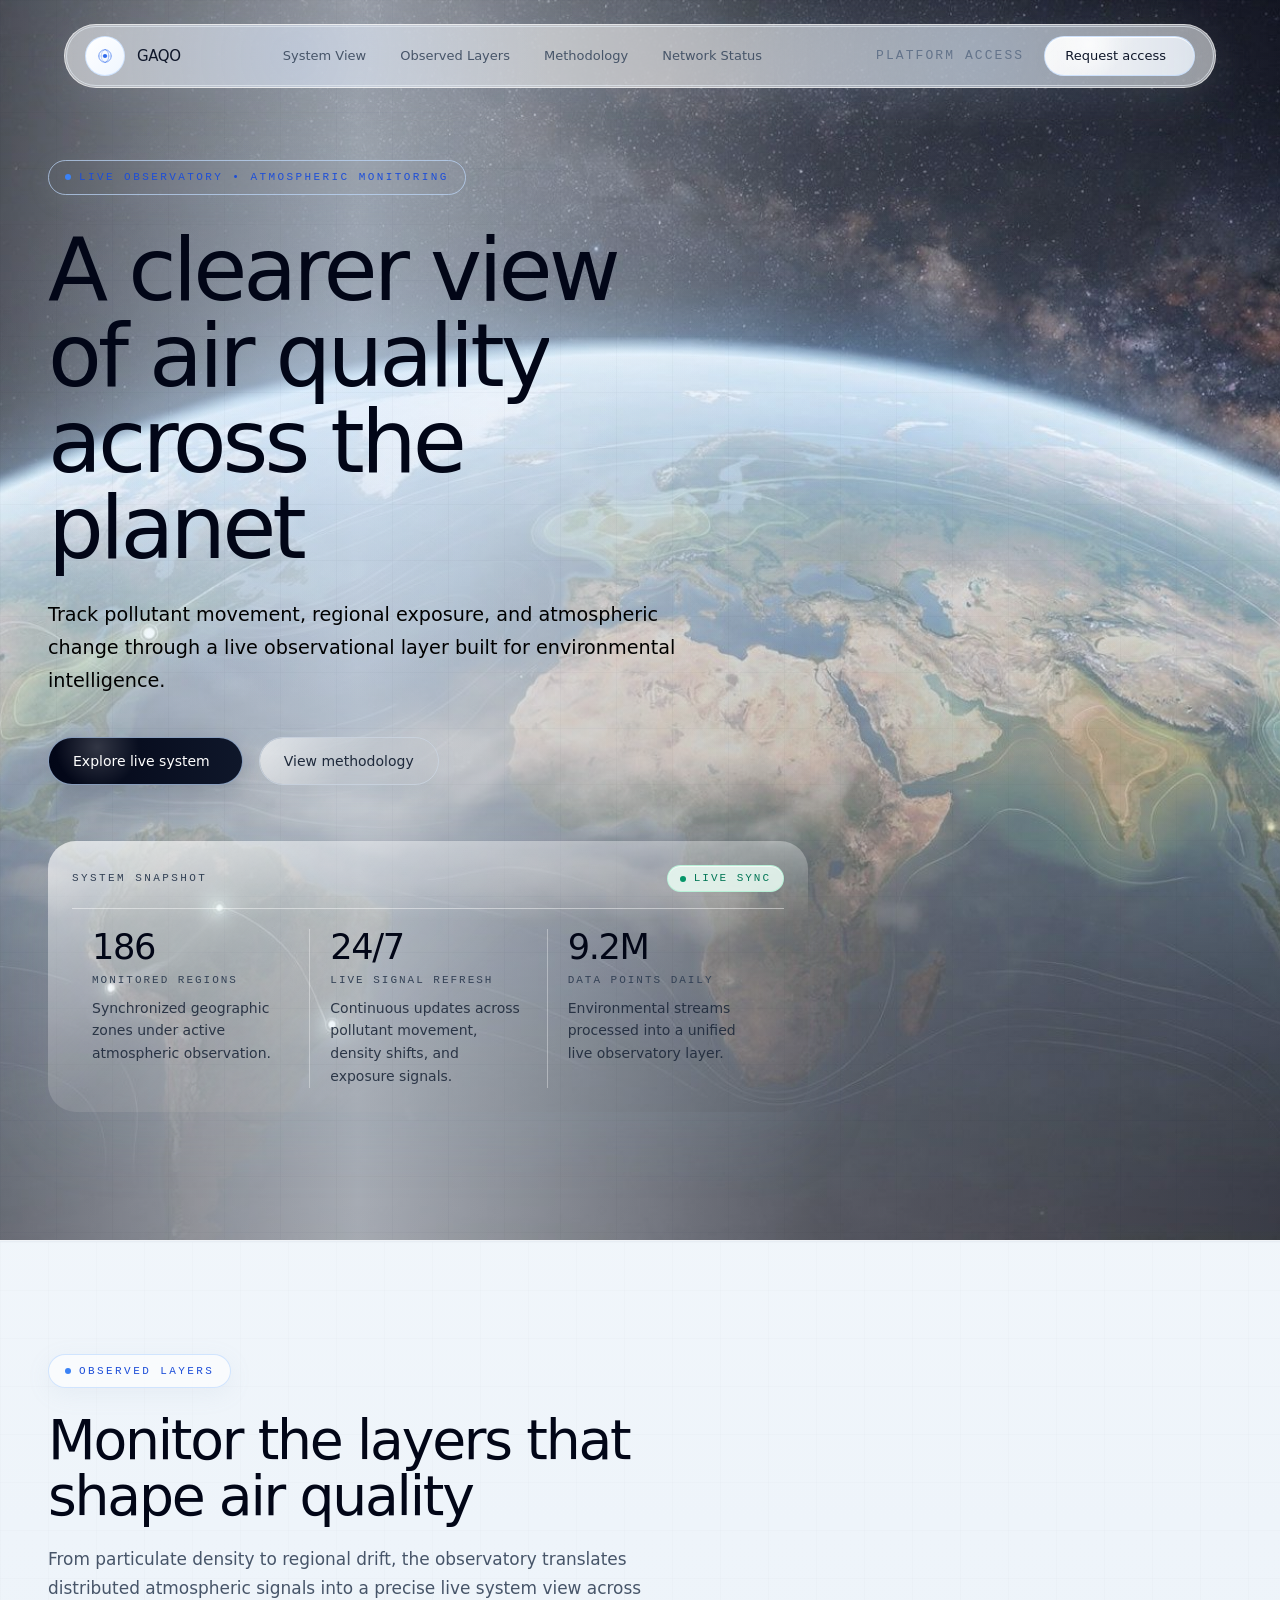
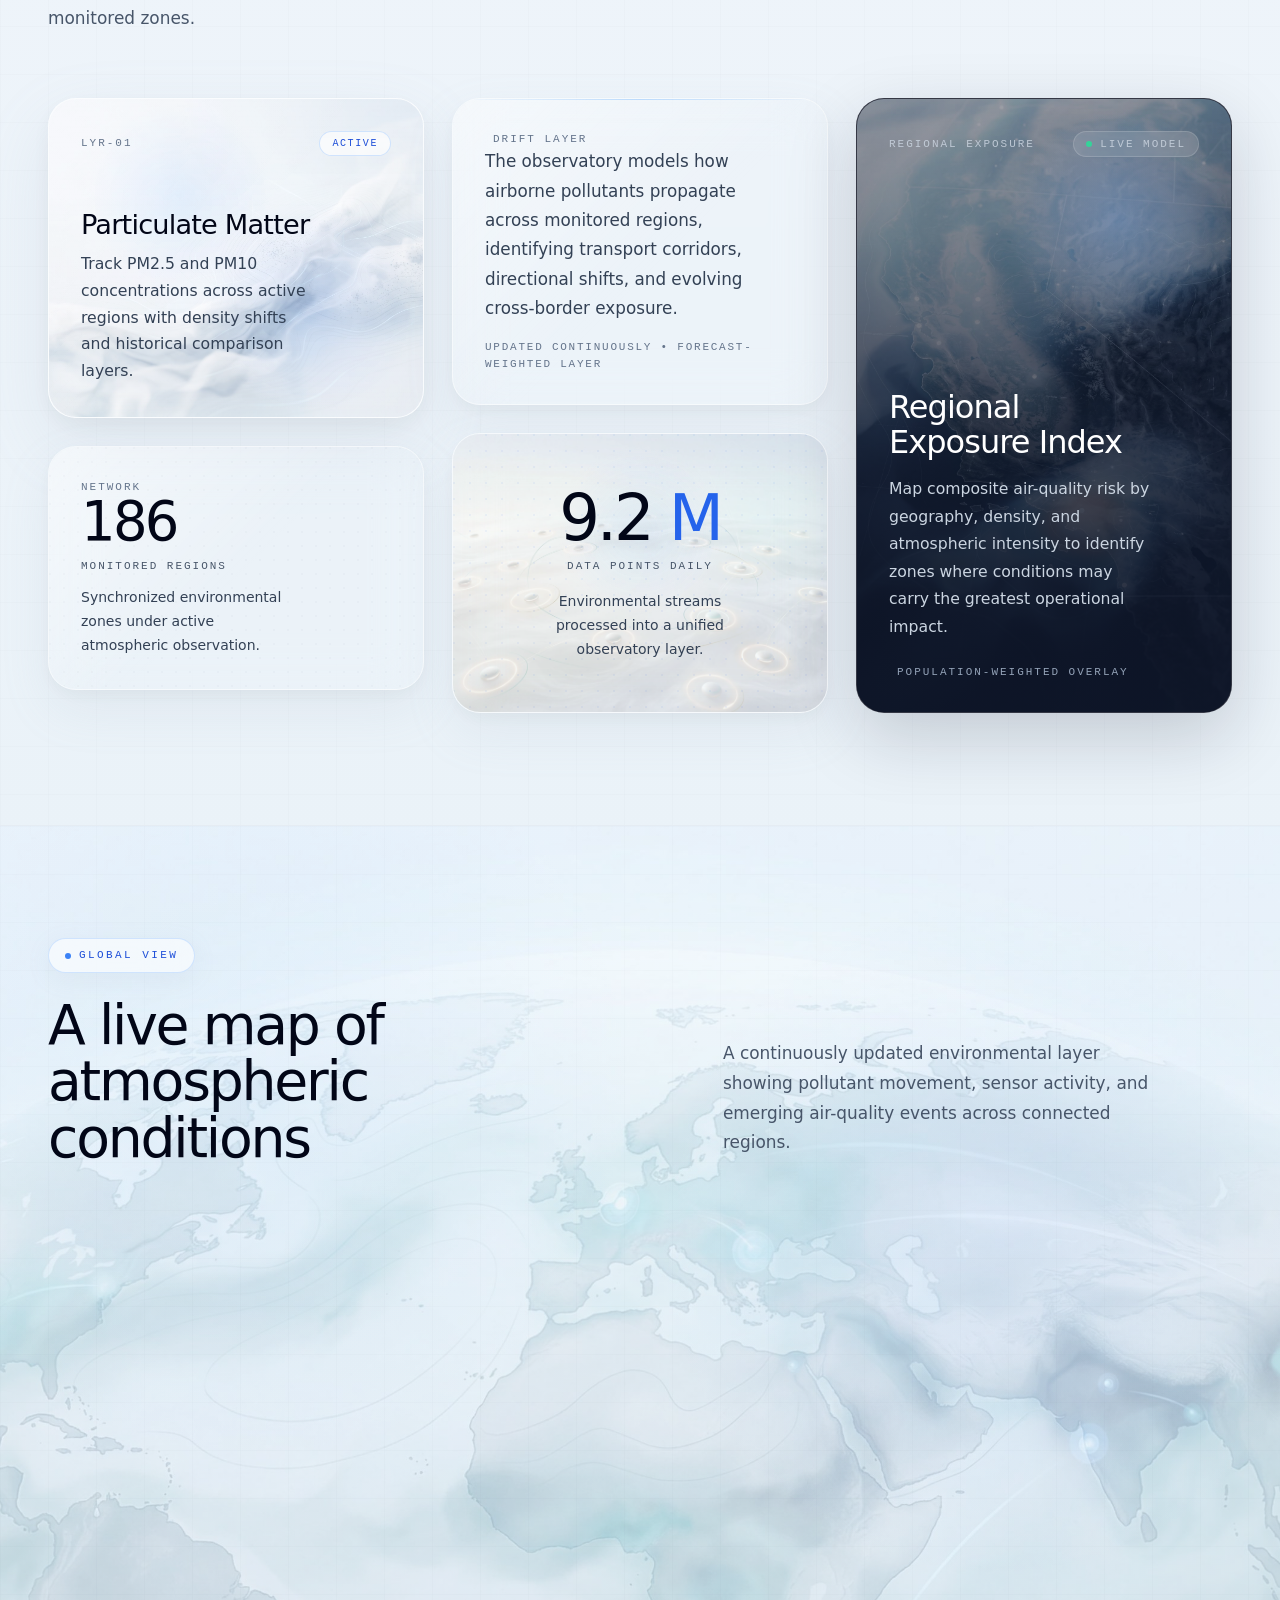
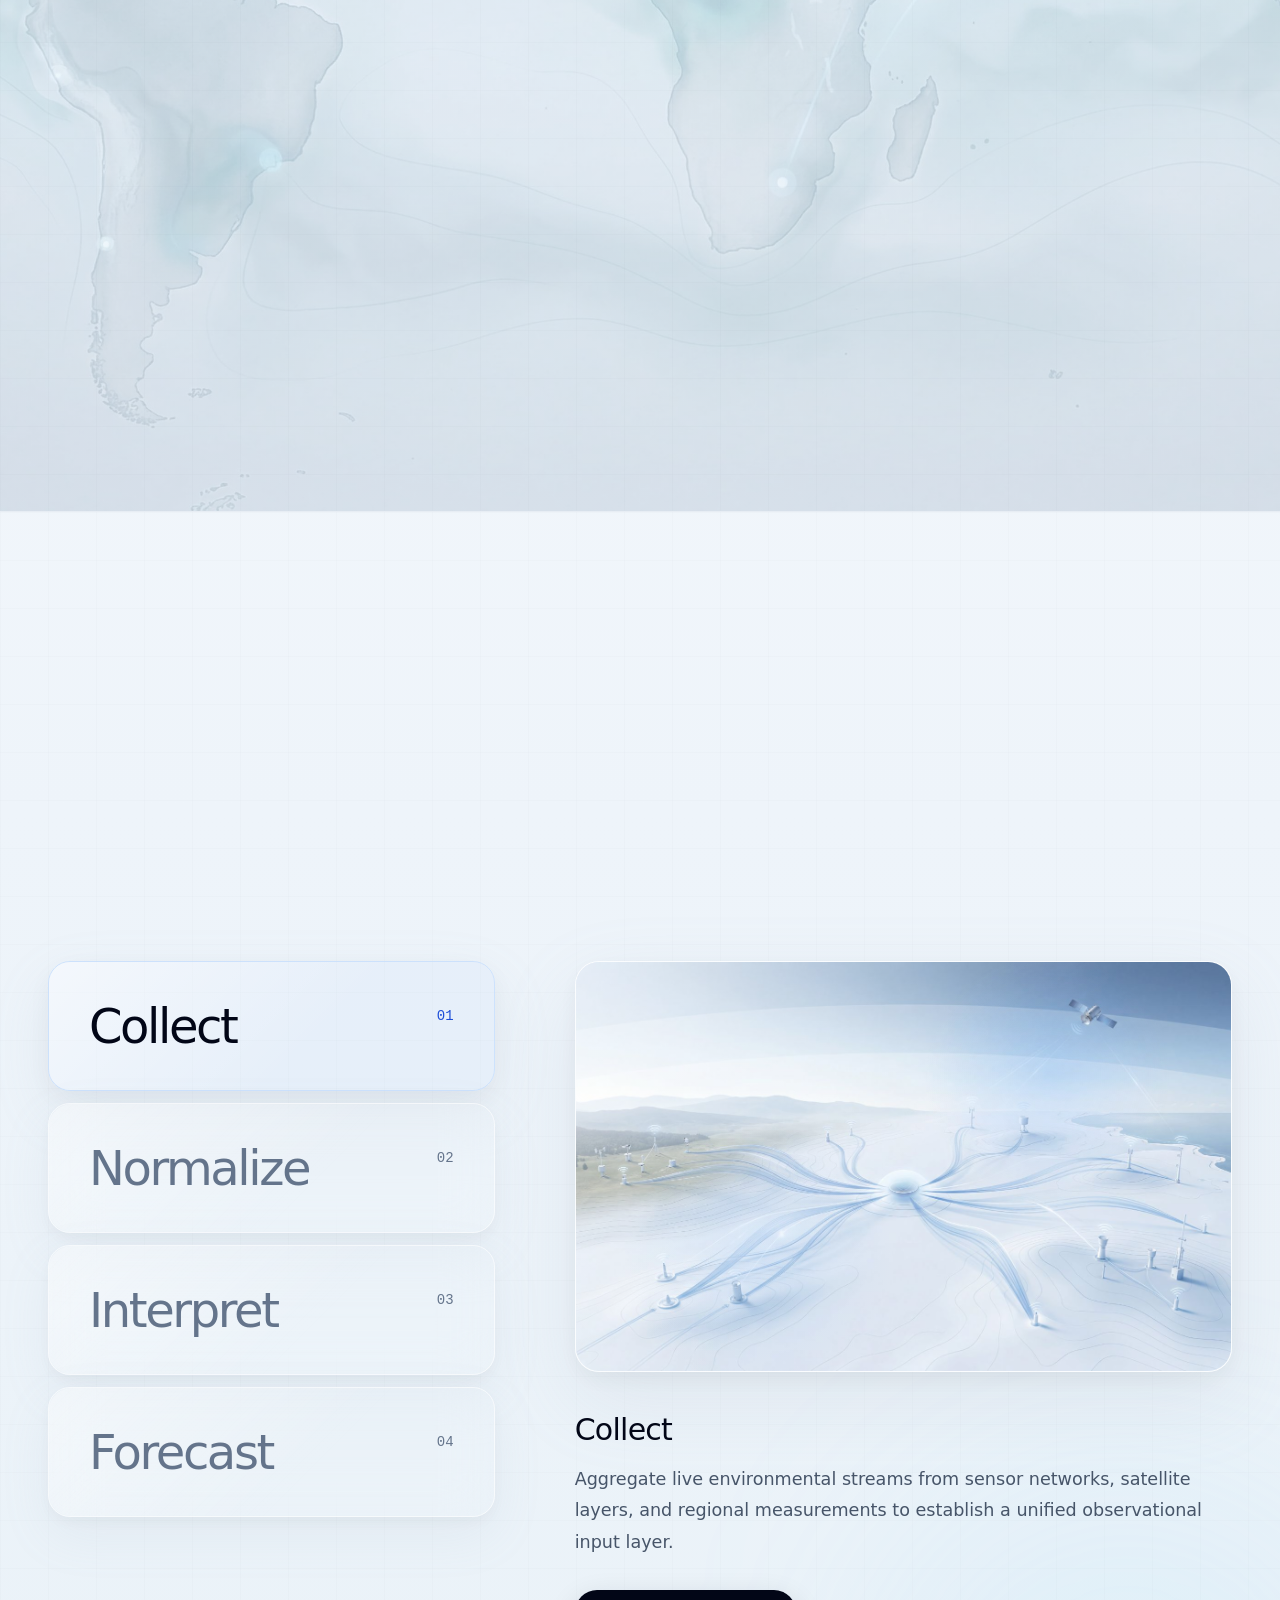
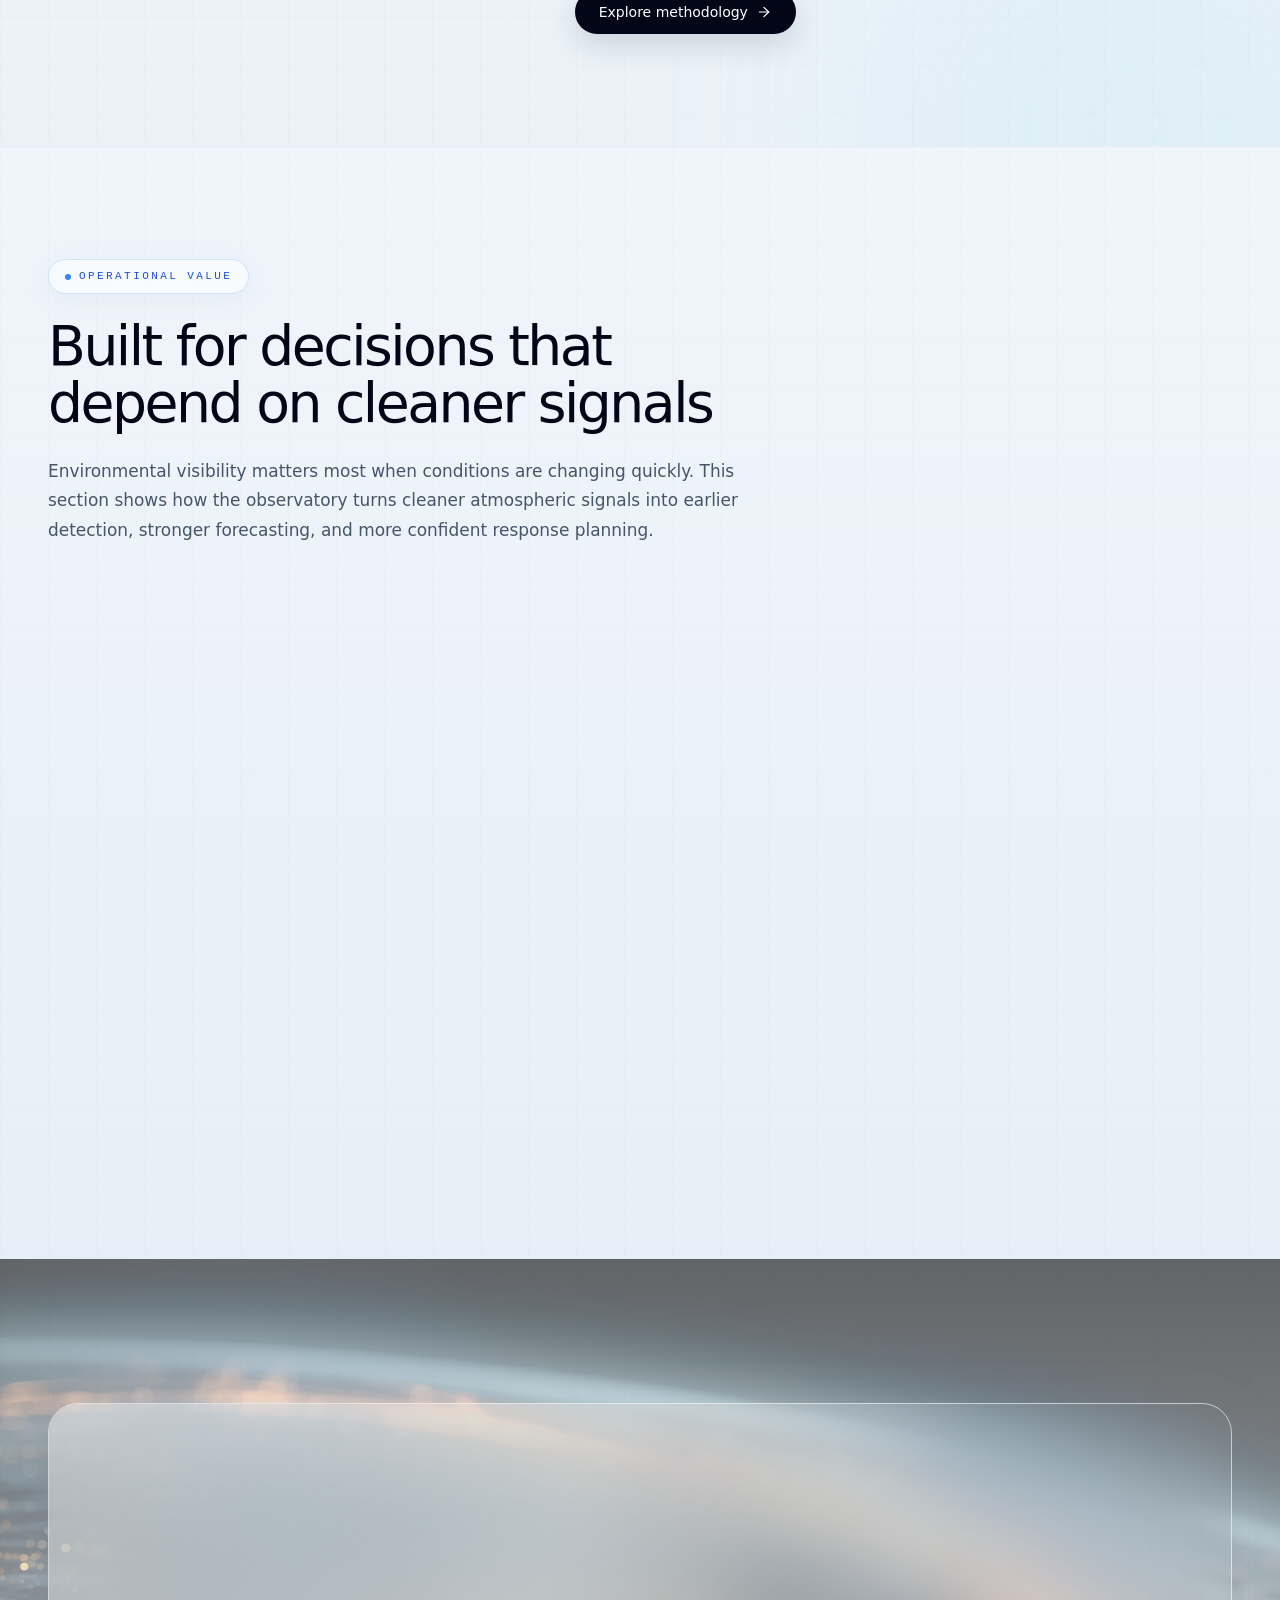
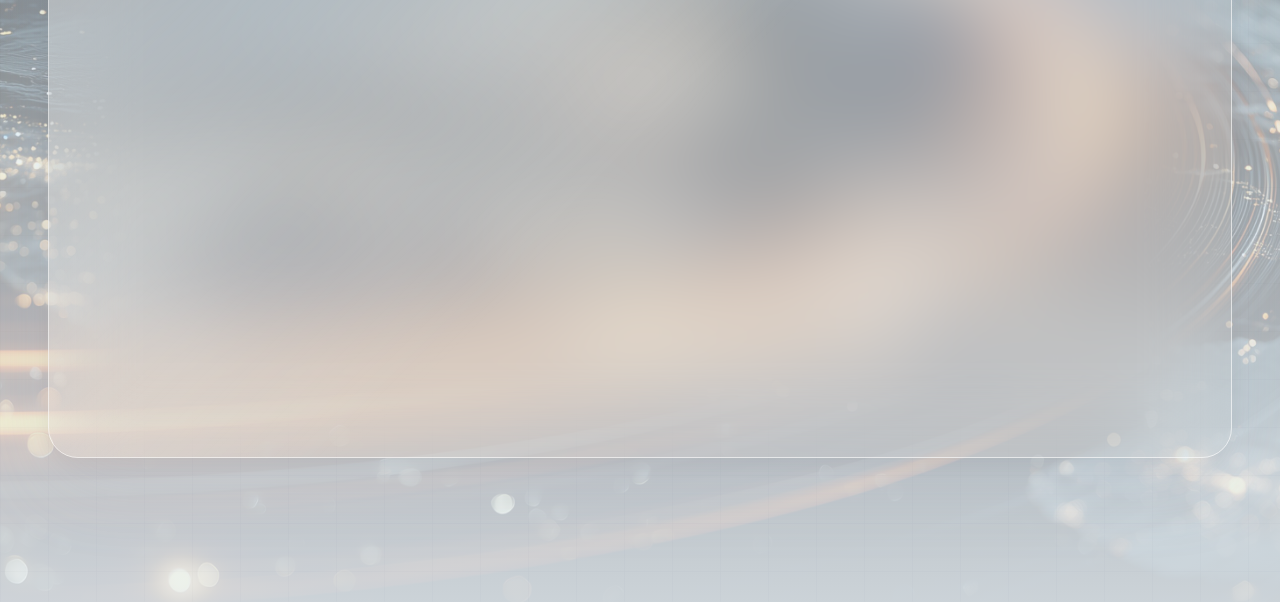
==== _archive/Cor- gaqo.aura.build/index.html @ 987172dd "Refatoração e organização da estrutura do projeto para deploy" ====
<html><head>
<script id="aura-supabase-token-firewall">(function () {
  if (window.__AURA_SUPABASE_FIREWALL__) return;
  window.__AURA_SUPABASE_FIREWALL__ = true;

  var SUPABASE_HOST = "hoirqrkdgbmvpwutwuwj.supabase.co";
  var BLOCKED_KEY_PATTERNS = [
    /^sb-[a-z0-9-]+-auth-token$/i,
    /^supabase\.auth\.token$/i
  ];

  function isBlockedStorageKey(key) {
    if (typeof key !== "string") return false;
    for (var i = 0; i < BLOCKED_KEY_PATTERNS.length; i++) {
      if (BLOCKED_KEY_PATTERNS[i].test(key)) return true;
    }
    return false;
  }

  function toAbsoluteUrl(input) {
    try {
      return new URL(input, window.location.href);
    } catch {
      return null;
    }
  }

  function isSupabaseDestination(input) {
    var parsed = toAbsoluteUrl(input);
    if (!parsed) return false;
    if (SUPABASE_HOST && parsed.host === SUPABASE_HOST) return true;
    return parsed.host.endsWith(".supabase.co");
  }

  function pathLooksSensitive(input) {
    var parsed = toAbsoluteUrl(input);
    if (!parsed) return false;
    return /^\/(auth|rest|functions)\/v1\//.test(parsed.pathname || "");
  }

  function headersContainAuth(headersLike) {
    if (!headersLike) return false;

    try {
      if (typeof Headers !== "undefined" && headersLike instanceof Headers) {
        return !!(headersLike.get("authorization") || headersLike.get("apikey"));
      }
    } catch {}

    if (Array.isArray(headersLike)) {
      for (var i = 0; i < headersLike.length; i++) {
        var pair = headersLike[i] || [];
        var name = String(pair[0] || "").toLowerCase();
        if (name === "authorization" || name === "apikey") return true;
      }
      return false;
    }

    if (typeof headersLike === "object") {
      var keys = Object.keys(headersLike);
      for (var j = 0; j < keys.length; j++) {
        var k = keys[j].toLowerCase();
        if (k === "authorization" || k === "apikey") return true;
      }
    }
    return false;
  }

  function requestLooksSensitive(input, init, extraHeaders) {
    var url = "";
    try {
      if (typeof input === "string") {
        url = input;
      } else if (input && typeof input.url === "string") {
        url = input.url;
      }
    } catch {}

    var headers =
      (init && init.headers) ||
      (input && input.headers) ||
      extraHeaders ||
      null;
    var hasAuthHeaders = headersContainAuth(headers);
    if (hasAuthHeaders) return true;

    if (!url) return false;
    if (isSupabaseDestination(url) && pathLooksSensitive(url)) return true;
    return false;
  }

  function patchStorage(storage, storageName) {
    if (!storage) return;
    var proto = Object.getPrototypeOf(storage);
    if (!proto || proto.__auraSupabaseFirewallPatched) return;

    var rawGetItem = proto.getItem;
    var rawSetItem = proto.setItem;
    var rawRemoveItem = proto.removeItem;
    var rawClear = proto.clear;
    var rawKey = proto.key;
    var rawLengthDescriptor = Object.getOwnPropertyDescriptor(proto, "length");
    var rawLengthGet = rawLengthDescriptor && rawLengthDescriptor.get;

    function getRawLength(instance) {
      try {
        if (rawLengthGet) return Number(rawLengthGet.call(instance) || 0);
      } catch {}
      try {
        return Number(instance.length || 0);
      } catch {}
      return 0;
    }

    function getVisibleKeys(instance) {
      var visible = [];
      var total = getRawLength(instance);
      for (var i = 0; i < total; i++) {
        var currentKey = rawKey.call(instance, i);
        if (currentKey && !isBlockedStorageKey(currentKey)) {
          visible.push(currentKey);
        }
      }
      return visible;
    }

    function maskBlockedKeyProperty(instance, keyName) {
      if (!keyName || !isBlockedStorageKey(keyName)) return;
      try {
        Object.defineProperty(instance, keyName, {
          configurable: true,
          enumerable: false,
          get: function () {
            return null;
          },
          set: function () {
            return true;
          }
        });
      } catch {}
    }

    function syncBlockedKeyProperties(instance) {
      var total = getRawLength(instance);
      for (var i = 0; i < total; i++) {
        var k = rawKey.call(instance, i);
        if (k) maskBlockedKeyProperty(instance, k);
      }
    }

    proto.getItem = function (key) {
      syncBlockedKeyProperties(this);
      if (isBlockedStorageKey(String(key))) return null;
      return rawGetItem.call(this, key);
    };

    proto.setItem = function (key, value) {
      if (isBlockedStorageKey(String(key))) return;
      return rawSetItem.call(this, key, value);
    };

    proto.removeItem = function (key) {
      if (isBlockedStorageKey(String(key))) return;
      return rawRemoveItem.call(this, key);
    };

    proto.clear = function () {
      if (typeof rawClear !== "function") return;

      // Preserve blocked keys across clear() to prevent auth token/session wipe.
      var preservedBlockedEntries = [];
      var total = getRawLength(this);
      for (var i = 0; i < total; i++) {
        var blockedKey = rawKey.call(this, i);
        if (blockedKey && isBlockedStorageKey(blockedKey)) {
          preservedBlockedEntries.push([
            blockedKey,
            rawGetItem.call(this, blockedKey),
          ]);
        }
      }

      rawClear.call(this);

      for (var j = 0; j < preservedBlockedEntries.length; j++) {
        var entry = preservedBlockedEntries[j];
        var key = entry[0];
        var value = entry[1];
        if (typeof key === "string" && typeof value === "string") {
          rawSetItem.call(this, key, value);
        }
      }

      syncBlockedKeyProperties(this);
    };

    proto.key = function (index) {
      syncBlockedKeyProperties(this);
      var visible = getVisibleKeys(this);
      return visible[index] || null;
    };

    try {
      Object.defineProperty(proto, "length", {
        configurable: true,
        enumerable: false,
        get: function () {
          syncBlockedKeyProperties(this);
          return getVisibleKeys(this).length;
        }
      });
    } catch {}

    var proxyStorage = null;
    try {
      proxyStorage = new Proxy(storage, {
        get: function (target, prop) {
          if (typeof prop === "string" && isBlockedStorageKey(prop)) return null;
          if (prop === "length") return getVisibleKeys(target).length;
          if (prop === "key") {
            return function (index) {
              var visible = getVisibleKeys(target);
              return visible[index] || null;
            };
          }
          if (prop === "clear") {
            return function () {
              if (typeof rawClear !== "function") return;

              var preservedBlockedEntries = [];
              var total = getRawLength(target);
              for (var i = 0; i < total; i++) {
                var blockedKey = rawKey.call(target, i);
                if (blockedKey && isBlockedStorageKey(blockedKey)) {
                  preservedBlockedEntries.push([
                    blockedKey,
                    rawGetItem.call(target, blockedKey),
                  ]);
                }
              }

              rawClear.call(target);

              for (var j = 0; j < preservedBlockedEntries.length; j++) {
                var entry = preservedBlockedEntries[j];
                var key = entry[0];
                var value = entry[1];
                if (typeof key === "string" && typeof value === "string") {
                  rawSetItem.call(target, key, value);
                }
              }

              syncBlockedKeyProperties(target);
            };
          }

          var value = target[prop];
          if (typeof value === "function") return value.bind(target);
          return value;
        },
        set: function (target, prop, value) {
          if (typeof prop === "string" && isBlockedStorageKey(prop)) return true;
          target[prop] = value;
          return true;
        },
        has: function (target, prop) {
          if (typeof prop === "string" && isBlockedStorageKey(prop)) return false;
          return prop in target;
        },
        deleteProperty: function (target, prop) {
          if (typeof prop === "string" && isBlockedStorageKey(prop)) return true;
          try {
            delete target[prop];
          } catch {}
          return true;
        },
        ownKeys: function (target) {
          return getVisibleKeys(target);
        },
        getOwnPropertyDescriptor: function (target, prop) {
          if (typeof prop === "string" && isBlockedStorageKey(prop)) {
            return undefined;
          }
          if (prop === "length") {
            return {
              configurable: true,
              enumerable: false,
              value: getVisibleKeys(target).length,
              writable: false
            };
          }
          return Object.getOwnPropertyDescriptor(target, prop);
        }
      });
    } catch {}

    try {
      if (proxyStorage) {
        Object.defineProperty(window, storageName, {
          configurable: true,
          enumerable: true,
          get: function () {
            return proxyStorage;
          }
        });
      }
    } catch {}

    syncBlockedKeyProperties(storage);
    proto.__auraSupabaseFirewallPatched = true;
  }

  function patchCookieAccess() {
    try {
      var cookieDescriptor = Object.getOwnPropertyDescriptor(Document.prototype, "cookie");
      if (!cookieDescriptor || !cookieDescriptor.configurable) return;

      Object.defineProperty(document, "cookie", {
        configurable: true,
        enumerable: false,
        get: function () {
          return "";
        },
        set: function () {
          return true;
        }
      });
    } catch {}
  }

  function patchFetch() {
    if (typeof window.fetch !== "function") return;
    var rawFetch = window.fetch.bind(window);
    window.fetch = function (input, init) {
      if (requestLooksSensitive(input, init, null)) {
        return Promise.reject(new Error("Blocked by Aura security policy"));
      }
      return rawFetch(input, init);
    };
  }

  function patchXHR() {
    if (typeof XMLHttpRequest === "undefined") return;
    var rawOpen = XMLHttpRequest.prototype.open;
    var rawSetHeader = XMLHttpRequest.prototype.setRequestHeader;
    var rawSend = XMLHttpRequest.prototype.send;

    XMLHttpRequest.prototype.open = function (method, url) {
      this.__auraRequestUrl = String(url || "");
      this.__auraHeaders = {};
      return rawOpen.apply(this, arguments);
    };

    XMLHttpRequest.prototype.setRequestHeader = function (name, value) {
      if (!this.__auraHeaders) this.__auraHeaders = {};
      this.__auraHeaders[String(name || "").toLowerCase()] = String(value || "");
      return rawSetHeader.apply(this, arguments);
    };

    XMLHttpRequest.prototype.send = function () {
      if (requestLooksSensitive(this.__auraRequestUrl || "", null, this.__auraHeaders || null)) {
        throw new Error("Blocked by Aura security policy");
      }
      return rawSend.apply(this, arguments);
    };
  }

  function patchBeacon() {
    if (typeof navigator.sendBeacon !== "function") return;
    var rawBeacon = navigator.sendBeacon.bind(navigator);
    navigator.sendBeacon = function (url, data) {
      if (requestLooksSensitive(url, null, null)) return false;
      return rawBeacon(url, data);
    };
  }

  function patchWebSocket() {
    if (typeof WebSocket === "undefined") return;
    var RawWebSocket = WebSocket;
    window.WebSocket = function (url, protocols) {
      if (requestLooksSensitive(String(url || ""), null, null)) {
        throw new Error("Blocked by Aura security policy");
      }
      return new RawWebSocket(url, protocols);
    };
    window.WebSocket.prototype = RawWebSocket.prototype;
  }

  patchStorage(window.localStorage, "localStorage");
  patchStorage(window.sessionStorage, "sessionStorage");
  patchCookieAccess();
  patchFetch();
  patchXHR();
  patchBeacon();
  patchWebSocket();
})();</script>
<script>
try{if(window.parent&&window.parent!==window){window.parent.promotekit_referral="1fd2949a-d22c-431b-92bf-02d4ad04ee24";window.parent.document.cookie="promotekit_referral=1fd2949a-d22c-431b-92bf-02d4ad04ee24;path=/;domain=.aura.build;max-age=31536000"}}catch(e){}
</script>
<style>
@media (prefers-reduced-motion: no-preference) {
.anim-wrap {
overflow: hidden;
display: inline-block;
vertical-align: bottom;
padding-bottom: 0.1em;
margin-bottom: -0.1em;
}
.anim-line {
display: inline-block;
transform: translateY(110%);
opacity: 0;
transition: transform 0.9s cubic-bezier(0.22, 1, 0.36, 1), opacity 0.9s cubic-bezier(0.22, 1, 0.36, 1);
}
.anim-fade-up {
transform: translateY(24px);
opacity: 0;
transition: transform 0.9s cubic-bezier(0.22, 1, 0.36, 1), opacity 0.9s cubic-bezier(0.22, 1, 0.36, 1);
}
.is-visible .anim-line,
.is-visible.anim-line {
transform: translateY(0);
opacity: 1;
}
.is-visible .anim-fade-up,
.is-visible.anim-fade-up {
transform: translateY(0);
opacity: 1;
}
}
</style>
<script>
document.addEventListener('DOMContentLoaded', () => {
if (window.matchMedia('(prefers-reduced-motion: reduce)').matches) return;
const observerOptions = { root: null, rootMargin: '0px', threshold: 0.15 };
const observer = new IntersectionObserver((entries, observer) => {
entries.forEach(entry => {
if (entry.isIntersecting) {
entry.target.classList.add('is-visible');
observer.unobserve(entry.target);
}
});
}, observerOptions);
document.querySelectorAll('.anim-trigger').forEach(el => observer.observe(el));
});
</script>
<script src="assets/resource_3fa48481346f.es"></script><!-- aura-ga4-start -->
<script async="" src="assets/js_19c0e2c2c8a8.js"></script>
<script>
window.dataLayer = window.dataLayer || [];
function gtag(){dataLayer.push(arguments);}
gtag('js', new Date());
gtag('config', 'G-2M6V79H761');
</script>
<!-- aura-ga4-end -->
<style data-scroll-fix="true">
        /* Scroll fixes for offline viewing */
        html, body {
            overflow: auto !important;
            overflow-x: hidden !important;
            height: auto !important;
            min-height: 100% !important;
            scroll-behavior: auto !important;
            opacity: 1 !important;
            visibility: visible !important;
        }
        
        /* Force visibility - many sites use JS animations for initial display */
        body, .wrapper, main, #__next, #app, .page, .content {
            opacity: 1 !important;
            visibility: visible !important;
            transform: none !important;
        }
        
        /* Disable loader/preloader overlays */
        .loader, .preloader, .loading, [class*="loader"], [class*="preloader"] {
            display: none !important;
            opacity: 0 !important;
        }
        
        /* Show elements that might be hidden for animation */
        .word-inner, .char, .line, [data-aos], [data-scroll],
        .hero-text span, .hero-fade, [class*="hero"] span {
            opacity: 1 !important;
            transform: none !important;
            visibility: visible !important;
        }
        
        /* Reset Tailwind animation utility classes */
        .translate-y-full, .translate-x-full, .-translate-y-full, .-translate-x-full,
        .translate-y-1\/2, .-translate-y-1\/2, .translate-y-\[100\%\], .translate-y-\[110\%\] {
            transform: none !important;
        }
        
        /* Force visibility on common hidden-for-animation patterns */
        .opacity-0, [class*="opacity-0"] {
            opacity: 1 !important;
        }
        
        /* Reset scale transforms used for animations */
        .scale-0, .scale-50, .scale-75 {
            transform: none !important;
        }
        
        html.lenis, html.lenis-smooth, 
        body.lenis, body.lenis-smooth,
        .lenis-wrapper, .lenis-content,
        [data-lenis-prevent], [data-scroll-container] {
            overflow: visible !important;
            height: auto !important;
        }
        
        /* Fix flex containers that might cut off content */
        body.flex.items-center,
        body.flex.justify-center {
            align-items: flex-start !important;
            min-height: 100vh;
            height: auto !important;
        }
        
        /* Ensure main content scrolls */
        main, #__next, #__nuxt, #app, .main-content {
            overflow: visible !important;
            height: auto !important;
        }
        </style></head>
<body class="">
<div class="fixed inset-0 z-[-1] pointer-events-none">
<div class="absolute inset-0 bg-gradient-to-b from-[#f0f4f8] via-[#f8fafc] to-white"></div>
<!-- Abstract atmospheric grid/lines -->
<svg class="absolute w-full h-full opacity-[0.03]" xmlns="http://www.w3.org/2000/svg">
<defs>
<pattern height="40" id="grid" patternunits="userSpaceOnUse" width="40">
<path d="M 40 0 L 0 0 0 40" fill="none" stroke="#0f172a" stroke-width="0.5"></path>
</pattern>
</defs>
<rect fill="url(#grid)" height="100%" width="100%"></rect>
</svg>
</div>
<!-- Navigation -->
<header class="fixed top-0 left-0 right-0 z-50 w-full px-4 sm:px-6 pt-6">
<div class="mx-auto max-w-7xl">
<div class="mx-auto max-w-[72rem]">
<div class="relative h-14 sm:h-16 flex items-center justify-between rounded-full border border-white/60 bg-white/55 backdrop-blur-xl shadow-[0_10px_40px_rgba(148,163,184,0.16)] px-3 sm:px-4">
<!-- Soft ambient glow -->
<div class="pointer-events-none absolute inset-0 rounded-full bg-[radial-gradient(circle_at_20%_50%,rgba(59,130,246,0.10),transparent_28%),radial-gradient(circle_at_80%_50%,rgba(147,197,253,0.16),transparent_30%)]"></div>
<!-- Fine internal border -->
<div class="pointer-events-none absolute inset-[1px] rounded-full border border-slate-200/70"></div>
<!-- Left: Brand -->
<div class="relative z-10 flex items-center gap-3 pl-1">
<div class="relative flex items-center justify-center w-9 h-9 sm:w-10 sm:h-10 rounded-full border border-blue-200/70 bg-gradient-to-br from-white to-blue-50 shadow-[inset_0_1px_0_rgba(255,255,255,0.9)]">
<svg aria-hidden="true" class="w-4 h-4 sm:w-5 sm:h-5 text-blue-600" fill="none" viewbox="0 0 48 48">
<circle cx="24" cy="24" opacity="0.9" r="15" stroke="currentColor" stroke-width="1.6"></circle>
<circle cx="24" cy="24" fill="currentColor" opacity="0.95" r="5"></circle>
<path d="M24 7.5C30 12 33 17 33 24C33 31 30 36 24 40.5" opacity="0.7" stroke="currentColor" stroke-width="1.4"></path>
<path d="M24 7.5C18 12 15 17 15 24C15 31 18 36 24 40.5" opacity="0.45" stroke="currentColor" stroke-width="1.4"></path>
<path d="M8 24H40" opacity="0.35" stroke="currentColor" stroke-width="1.2"></path>
</svg>
</div>
<div class="flex items-center leading-none">
<span class="text-sm sm:text-[15px] font-medium tracking-tight text-slate-900">
                  GAQO
                </span>
</div>
</div>
<!-- Center: Nav links -->
<nav class="relative z-10 hidden md:flex items-center gap-1.5">
<a class="px-3.5 py-2 rounded-full text-[13px] font-medium text-slate-600 hover:text-slate-900 hover:bg-white/70 transition" href="#system-view">
                System View
              </a>
<a class="px-3.5 py-2 rounded-full text-[13px] font-medium text-slate-600 hover:text-slate-900 hover:bg-white/70 transition" href="#observed-layers">
                Observed Layers
              </a>
<a class="px-3.5 py-2 rounded-full text-[13px] font-medium text-slate-600 hover:text-slate-900 hover:bg-white/70 transition" href="#methodology">
                Methodology
              </a>
<a class="px-3.5 py-2 rounded-full text-[13px] font-medium text-slate-600 hover:text-slate-900 hover:bg-white/70 transition" href="#network-status">
                Network Status
              </a>
</nav>
<!-- Right: Actions -->
<div class="relative z-10 hidden md:flex items-center gap-2 pr-1">
<a class="inline-flex items-center gap-2 px-3 py-2 rounded-full text-[13px] font-mono uppercase tracking-[0.16em] text-slate-500 hover:text-slate-800 transition" href="#access">
                Platform Access
              </a>
<a class="group relative inline-flex h-10 items-center justify-center overflow-hidden rounded-full border border-blue-200/70 bg-gradient-to-r from-white/90 to-blue-50/80 px-5 text-[13px] font-medium text-slate-900 shadow-[0_2px_10px_rgba(148,163,184,0.12),inset_0_1px_0_rgba(255,255,255,0.85)] transition-all duration-300 hover:shadow-[0_8px_24px_rgba(59,130,246,0.14)] hover:border-blue-300/80" href="#request-access">
<span class="pointer-events-none absolute inset-0 rounded-full bg-[radial-gradient(circle_at_30%_20%,rgba(255,255,255,0.95),transparent_32%),linear-gradient(135deg,rgba(255,255,255,0.45),transparent_55%)] opacity-80"></span>
<span class="relative z-10 flex items-center gap-2">
                  Request access
                  <iconify-icon class="text-blue-600 transition-transform duration-300 group-hover:translate-x-0.5" height="16" icon="solar:arrow-right-linear" width="16"></iconify-icon>
</span>
</a>
</div>
<!-- Mobile button -->
<button class="relative z-10 md:hidden inline-flex items-center justify-center w-10 h-10 rounded-full border border-slate-200/70 bg-white/70 text-slate-700 hover:bg-white transition">
<svg class="h-5 w-5" fill="none" height="24" stroke="currentColor" stroke-linecap="round" stroke-linejoin="round" stroke-width="1.5" viewbox="0 0 24 24" width="24" xmlns="http://www.w3.org/2000/svg">
<path d="M4 12h16"></path>
<path d="M4 18h16"></path>
<path d="M4 6h16"></path>
</svg>
</button>
</div>
</div>
</div>
</header>
<!-- 1. Hero Section -->
<section class="relative min-h-[860px] lg:min-h-[920px] overflow-hidden border-b border-slate-200/50 px-6 md:px-8 lg:px-12" id="system-view">
<!-- Full Hero Image -->
<div class="absolute inset-0 z-0">
<!-- Replace this src with your final image -->
<img alt="Atmospheric observatory visualization" class="w-full h-full object-cover" src="assets/c0e5cd86-3d23-4068-befd-b05819_6beff4d0db7a.jpg"/>
<!-- Image overlays for DNA / readability -->
<div class="absolute inset-0 bg-[linear-gradient(90deg,rgba(235,243,251,0.28)_0%,rgba(235,243,251,0.44)_12%,rgba(235,243,251,0.62)_28%,rgba(235,243,251,0.46)_42%,rgba(235,243,251,0.18)_64%,rgba(235,243,251,0.03)_100%)]"></div>
<div class="absolute inset-0 bg-[linear-gradient(180deg,rgba(219,234,254,0.04)_0%,rgba(239,246,255,0.07)_20%,rgba(241,245,249,0.15)_50%,rgba(241,245,249,0.19)_100%)]"></div>
<div class="absolute inset-0 bg-[radial-gradient(circle_at_24%_32%,rgba(147,197,253,0.13),transparent_25%),radial-gradient(circle_at_70%_40%,rgba(96,165,250,0.08),transparent_28%)]"></div>
</div>
<!-- Structural atmospheric grid -->
<div class="absolute inset-0 z-[1] pointer-events-none opacity-[0.08]">
<svg class="w-full h-full" xmlns="http://www.w3.org/2000/svg">
<defs>
<pattern height="56" id="hero-grid" patternunits="userSpaceOnUse" width="56">
<path d="M 56 0 L 0 0 0 56" fill="none" stroke="#0f172a" stroke-width="0.6"></path>
</pattern>
</defs>
<rect fill="url(#hero-grid)" height="100%" width="100%"></rect>
</svg>
</div>
<!-- Content -->
<div class="relative z-10 max-w-7xl mx-auto pt-40 pb-32 lg:pt-40 lg:pb-32">
<div class="max-w-[760px] anim-trigger">
<!-- Eyebrow -->
<div class="inline-flex items-center gap-2 rounded-full border border-blue-200/70 bg-white/58 backdrop-blur-xl px-4 py-2 shadow-[0_6px_24px_rgba(148,163,184,0.10)] mb-8 anim-fade-up" style="transition-delay: 0s;">
<span class="w-1.5 h-1.5 rounded-full bg-blue-500 animate-pulse"></span>
<span class="font-mono text-[11px] uppercase tracking-[0.22em] text-blue-700">
              Live Observatory • Atmospheric Monitoring
            </span>
</div>
<!-- Headline -->
<h1 class="font-display text-[3.3rem] sm:text-[4.4rem] lg:text-[5.5rem] leading-[0.98] tracking-[-0.045em] text-slate-950 font-light max-w-[12ch] mb-7">
<span class="anim-wrap">
<span class="anim-line" style="transition-delay: 0.1s;">
                A clearer view
              </span>
</span>
<span class="anim-wrap">
<span class="anim-line" style="transition-delay: 0.18s;">
                of air quality
              </span>
</span>
<span class="anim-wrap">
<span class="anim-line" style="transition-delay: 0.26s;">
                across the planet
              </span>
</span>
</h1>
<!-- Subtitle -->
<p class="max-w-[42rem] text-[1.05rem] sm:text-[1.15rem] lg:text-[1.2rem] leading-[1.7] text-slate-700/88 font-normal mb-10 anim-fade-up" style="transition-delay: 0.35s;">
            Track pollutant movement, regional exposure, and atmospheric change
            through a live observational layer built for environmental
            intelligence.
          </p>
<!-- CTA row -->
<div class="flex flex-col sm:flex-row items-start gap-4 mb-14">
<a class="group relative inline-flex h-12 items-center justify-center overflow-hidden rounded-full border border-blue-200/70 bg-gradient-to-r from-slate-950 to-slate-900 px-6 text-[14px] font-medium text-white shadow-[0_10px_30px_rgba(15,23,42,0.18)] transition-all duration-300 hover:shadow-[0_14px_38px_rgba(15,23,42,0.24)] anim-fade-up" href="#request-access" style="transition-delay: 0.45s;">
<span class="pointer-events-none absolute inset-0 rounded-full bg-[radial-gradient(circle_at_25%_20%,rgba(255,255,255,0.20),transparent_28%)] opacity-90"></span>
<span class="relative z-10 inline-flex items-center gap-2">
                Explore live system
                <iconify-icon class="transition-transform duration-300 group-hover:translate-x-0.5" height="16" icon="solar:arrow-right-linear" width="16"></iconify-icon>
</span>
</a>
<a class="group relative inline-flex h-12 items-center justify-center overflow-hidden rounded-full border border-slate-300/80 bg-white/58 backdrop-blur-xl px-6 text-[14px] font-medium text-slate-800 shadow-[0_6px_22px_rgba(148,163,184,0.10)] transition-all duration-300 hover:bg-white/72 hover:shadow-[0_10px_28px_rgba(148,163,184,0.16)] anim-fade-up" href="#methodology" style="transition-delay: 0.55s;">
<span class="pointer-events-none absolute inset-0 rounded-full bg-[linear-gradient(135deg,rgba(255,255,255,0.65),transparent_55%)]"></span>
<span class="relative z-10 inline-flex items-center gap-2">
                View methodology
              </span>
</a>
</div>
<!-- Metrics module -->
<div class="glass-panel relative max-w-4xl rounded-[28px] px-5 py-5 sm:px-6 sm:py-6 shadow-[0_24px_70px_rgba(148,163,184,0.12)] anim-fade-up" style="transition-delay: 0.65s;">
<div class="pointer-events-none absolute inset-0 rounded-[28px] overflow-hidden">
<div class="absolute inset-0 bg-[linear-gradient(135deg,rgba(255,255,255,0.52),rgba(255,255,255,0.12)_28%,transparent_55%)]"></div>
<div class="absolute inset-x-0 top-0 h-20 bg-[linear-gradient(180deg,rgba(255,255,255,0.35),transparent)]"></div>
<div class="absolute -top-10 left-10 w-40 h-40 rounded-full bg-white/20 blur-3xl"></div>
</div>
<div class="corner-tl"></div>
<div class="corner-tr"></div>
<div class="corner-bl"></div>
<div class="corner-br"></div>
<div class="relative z-10 flex items-center justify-between gap-4 pb-4 mb-5 border-b border-white/45">
<div class="flex items-center gap-3">
<span class="font-mono text-[11px] uppercase tracking-[0.22em] text-slate-700">
                  System Snapshot
                </span>
</div>
<span class="inline-flex items-center gap-2 rounded-full bg-emerald-50/85 px-3 py-1 font-mono text-[11px] uppercase tracking-[0.18em] text-emerald-700 border border-emerald-200/70 shadow-[inset_0_1px_0_rgba(255,255,255,0.65)]">
<span class="w-1.5 h-1.5 rounded-full bg-emerald-600"></span>
                Live Sync
              </span>
</div>
<div class="relative z-10 grid grid-cols-1 md:grid-cols-3 gap-5 md:gap-0 md:divide-x md:divide-white/35">
<div class="px-2 md:px-5 anim-fade-up" style="transition-delay: 0.75s;">
<div class="font-display text-[2rem] sm:text-[2.2rem] leading-none tracking-[-0.04em] text-slate-950 mb-2">
                  186
                </div>
<div class="font-mono text-[11px] uppercase tracking-[0.18em] text-slate-700 mb-2">
                  Monitored Regions
                </div>
<p class="text-sm leading-relaxed text-slate-800/90">
                  Synchronized geographic zones under active atmospheric
                  observation.
                </p>
</div>
<div class="px-2 md:px-5 anim-fade-up" style="transition-delay: 0.85s;">
<div class="font-display text-[2rem] sm:text-[2.2rem] leading-none tracking-[-0.04em] text-slate-950 mb-2">
                  24/7
                </div>
<div class="font-mono text-[11px] uppercase tracking-[0.18em] text-slate-700 mb-2">
                  Live Signal Refresh
                </div>
<p class="text-sm leading-relaxed text-slate-800/90">
                  Continuous updates across pollutant movement, density shifts,
                  and exposure signals.
                </p>
</div>
<div class="px-2 md:px-5 anim-fade-up" style="transition-delay: 0.95s;">
<div class="font-display text-[2rem] sm:text-[2.2rem] leading-none tracking-[-0.04em] text-slate-950 mb-2">
                  9.2M
                </div>
<div class="font-mono text-[11px] uppercase tracking-[0.18em] text-slate-700 mb-2">
                  Data Points Daily
                </div>
<p class="text-sm leading-relaxed text-slate-800/90">
                  Environmental streams processed into a unified live
                  observatory layer.
                </p>
</div>
</div>
</div>
</div>
</div>
</section>
<!-- 2. Monitoring Layers -->
<section class="relative py-24 lg:py-28 px-6 md:px-8 lg:px-12 border-t border-slate-200/50 overflow-hidden bg-[#EEF4FA]" id="observed-layers">
<!-- atmospheric section wash -->
<div class="absolute inset-0 bg-[linear-gradient(180deg,rgba(255,255,255,0.14),rgba(238,244,250,0.72)_24%,rgba(234,242,248,0.96)_100%)] pointer-events-none"></div>
<!-- structural grid -->
<div class="absolute inset-0 pointer-events-none opacity-[0.045]">
<svg class="w-full h-full" xmlns="http://www.w3.org/2000/svg">
<defs>
<pattern height="48" id="layers-grid" patternunits="userSpaceOnUse" width="48">
<path d="M 48 0 L 0 0 0 48" fill="none" stroke="#0f172a" stroke-width="0.6"></path>
</pattern>
</defs>
<rect fill="url(#layers-grid)" height="100%" width="100%"></rect>
</svg>
</div>
<div class="relative z-10 max-w-7xl mx-auto">
<!-- Intro -->
<div class="max-w-3xl mb-14 lg:mb-16 anim-trigger">
<div class="inline-flex items-center gap-2 rounded-full border border-blue-200/70 bg-white/60 backdrop-blur-xl px-4 py-2 shadow-[0_6px_24px_rgba(148,163,184,0.10)] mb-6 anim-fade-up" style="transition-delay: 0s;">
<span class="w-1.5 h-1.5 rounded-full bg-blue-500"></span>
<span class="font-mono text-[11px] uppercase tracking-[0.22em] text-blue-700">
              Observed Layers
            </span>
</div>
<h2 class="font-display text-[2.35rem] sm:text-[2.9rem] lg:text-[3.45rem] leading-[1.02] tracking-[-0.04em] text-slate-950 font-light mb-5">
<span class="block sm:inline anim-wrap">
<span class="anim-line" style="transition-delay: 0.1s;">
                Monitor the layers that
              </span>
</span>
<span class="block anim-wrap">
<span class="anim-line" style="transition-delay: 0.2s;">
                shape air quality
              </span>
</span>
</h2>
<p class="max-w-2xl text-[1rem] sm:text-[1.06rem] leading-[1.75] text-slate-600 anim-fade-up" style="transition-delay: 0.3s;">
            From particulate density to regional drift, the observatory
            translates distributed atmospheric signals into a precise live
            system view across monitored zones.
          </p>
</div>
<!-- 3-column instrumentation grid -->
<div class="grid grid-cols-1 md:grid-cols-3 gap-6 lg:gap-7 items-stretch anim-trigger">
<!-- Column 1 -->
<div class="flex flex-col gap-6 lg:gap-7 min-h-full">
<!-- Visual card -->
<div class="group relative min-h-[320px] rounded-[28px] overflow-hidden bg-white/40 backdrop-blur-xl border border-white/55 shadow-[0_26px_70px_rgba(148,163,184,0.14),0_8px_24px_rgba(15,23,42,0.05)] anim-fade-up">
<div class="absolute inset-0 bg-[linear-gradient(180deg,rgba(255,255,255,0.92),rgba(255,255,255,0.52))]"></div>
<div class="absolute inset-0 pointer-events-none">
<div class="absolute inset-0 bg-[radial-gradient(circle_at_35%_30%,rgba(147,197,253,0.22),transparent_28%),radial-gradient(circle_at_70%_65%,rgba(59,130,246,0.14),transparent_32%)]"></div>
<div class="absolute inset-0 bg-[linear-gradient(135deg,rgba(255,255,255,0.42),transparent_48%)]"></div>
</div>
<img alt="Atmospheric particulate visual" class="absolute inset-0 w-full h-full object-cover opacity-[0.48] mix-blend-multiply transition-transform duration-700 group-hover:scale-105" src="assets/aad8a2f0-bbfc-49f3-82c6-8c685a_7c95b1dff8ef.jpg"/>
<div class="relative z-10 p-7 lg:p-8 h-full flex flex-col justify-between">
<div class="flex items-center justify-between gap-3">
<span class="font-mono text-[11px] uppercase tracking-[0.18em] text-slate-500">
                    LYR-01
                  </span>
<span class="inline-flex items-center gap-2 rounded-full border border-blue-200/70 bg-white/65 px-3 py-1 font-mono text-[10px] uppercase tracking-[0.16em] text-blue-700">
                    Active
                  </span>
</div>
<div class="mt-auto">
<h3 class="font-display text-[1.55rem] lg:text-[1.7rem] leading-[1.08] tracking-[-0.03em] text-slate-950 mb-3">
                    Particulate Matter
                  </h3>
<p class="text-[0.98rem] leading-[1.7] text-slate-700 max-w-[24ch]">
                    Track PM2.5 and PM10 concentrations across active regions
                    with density shifts and historical comparison layers.
                  </p>
</div>
</div>
</div>
<!-- Metric card -->
<div class="group relative min-h-[210px] rounded-[28px] overflow-hidden bg-white/36 backdrop-blur-xl border border-white/55 shadow-[0_20px_50px_rgba(148,163,184,0.12),0_6px_18px_rgba(15,23,42,0.04)] anim-fade-up">
<div class="absolute inset-0 bg-[linear-gradient(135deg,rgba(255,255,255,0.50),transparent_52%)]"></div>
<div class="absolute inset-0 opacity-[0.08]" style="background-image: radial-gradient(circle at 1px 1px, rgba(15,23,42,0.25) 1px, transparent 0); background-size: 14px 14px;"></div>
<div class="relative z-10 p-7 lg:p-8 h-full flex flex-col justify-between">
<div class="flex items-center justify-between">
<span class="font-mono text-[11px] uppercase tracking-[0.18em] text-slate-500">
                    Network
                  </span>
<iconify-icon class="text-blue-500 text-lg" icon="solar:radar-linear"></iconify-icon>
</div>
<div class="flex-grow flex flex-col justify-center">
<div class="font-display text-[3rem] lg:text-[3.4rem] leading-none tracking-[-0.05em] text-slate-950 mb-2">
                    186
                  </div>
<div class="font-mono text-[11px] uppercase tracking-[0.18em] text-slate-600 mb-3">
                    Monitored Regions
                  </div>
<p class="text-sm leading-[1.7] text-slate-700 max-w-[25ch]">
                    Synchronized environmental zones under active atmospheric
                    observation.
                  </p>
</div>
</div>
</div>
</div>
<!-- Column 2 -->
<div class="flex flex-col gap-6 lg:gap-7 min-h-full">
<!-- Content card -->
<div class="group relative min-h-[250px] rounded-[28px] overflow-hidden bg-white/34 backdrop-blur-xl border border-white/55 shadow-[0_20px_50px_rgba(148,163,184,0.12),0_6px_18px_rgba(15,23,42,0.04)] anim-fade-up">
<div class="absolute inset-0 bg-[linear-gradient(135deg,rgba(255,255,255,0.45),transparent_55%)]"></div>
<div class="absolute inset-x-0 top-0 h-px bg-gradient-to-r from-transparent via-blue-300/70 to-transparent opacity-80"></div>
<div class="relative z-10 p-7 lg:p-8 h-full flex flex-col justify-between">
<div class="flex items-center gap-2 text-[11px] font-mono uppercase tracking-[0.18em] text-slate-500">
<iconify-icon class="text-blue-500 text-base" icon="solar:wind-linear"></iconify-icon>
                  Drift Layer
                </div>
<div class="flex flex-col gap-4">
<p class="text-[1rem] lg:text-[1.05rem] leading-[1.75] text-slate-700">
                    The observatory models how airborne pollutants propagate
                    across monitored regions, identifying transport corridors,
                    directional shifts, and evolving cross-border exposure.
                  </p>
<p class="font-mono text-[11px] tracking-[0.16em] uppercase text-slate-500">
                    Updated continuously • forecast-weighted layer
                  </p>
</div>
</div>
</div>
<!-- Visual metric card -->
<div class="group relative min-h-[280px] rounded-[28px] overflow-hidden bg-white/38 backdrop-blur-xl border border-white/55 shadow-[0_20px_50px_rgba(148,163,184,0.12),0_6px_18px_rgba(15,23,42,0.04)] anim-fade-up">
<div class="absolute inset-0 opacity-[0.08]" style="background-image: radial-gradient(circle at 1px 1px, rgba(59,130,246,0.78) 1px, transparent 0); background-size: 16px 16px;"></div>
<div class="absolute inset-0 bg-[radial-gradient(circle_at_50%_35%,rgba(147,197,253,0.18),transparent_32%)]"></div>
<img alt="Sensor confidence and atmospheric field" class="absolute inset-0 w-full h-full object-cover opacity-[0.62] mix-blend-multiply transition-transform duration-700 group-hover:scale-105" src="assets/d03f9abc-52b6-4771-a2cf-2dbf4d_25f2e7f2cc41.jpg"/>
<div class="relative z-10 p-7 lg:p-8 h-full flex flex-col items-center justify-center text-center">
<div class="font-display text-[3.4rem] lg:text-[4rem] leading-none tracking-[-0.05em] text-slate-950 mb-2">
                  9.2
                  <span class="text-blue-600">M</span>
</div>
<p class="font-mono text-[11px] uppercase tracking-[0.18em] text-slate-600 mb-4">
                  Data Points Daily
                </p>
<p class="text-sm leading-[1.7] text-slate-700 max-w-[24ch]">
                  Environmental streams processed into a unified observatory
                  layer.
                </p>
</div>
</div>
</div>
<!-- Column 3 -->
<div class="flex flex-col min-h-full">
<div class="group relative flex-1 min-h-[540px] rounded-[28px] overflow-hidden bg-slate-950 shadow-[0_24px_70px_rgba(15,23,42,0.18)] border border-white/20 anim-fade-up">
<img alt="Regional exposure observatory" class="absolute inset-0 w-full h-full object-cover opacity-[0.62] transition-transform duration-1000 group-hover:scale-105" src="assets/eea0a2e4-0eca-4ec4-9bf7-df6b7f_9495043260e4.jpg"/>
<div class="absolute inset-0 bg-[linear-gradient(180deg,rgba(248,250,252,0.04)_0%,rgba(15,23,42,0.18)_24%,rgba(15,23,42,0.72)_72%,rgba(15,23,42,0.88)_100%)]"></div>
<div class="absolute inset-0 bg-[radial-gradient(circle_at_70%_20%,rgba(96,165,250,0.28),transparent_20%)]"></div>
<div class="relative z-10 p-7 lg:p-8 h-full flex flex-col justify-between text-white">
<div class="flex items-center justify-between gap-3 text-[11px] font-mono uppercase tracking-[0.18em] text-slate-300/85">
<span>Regional Exposure</span>
<span class="inline-flex items-center gap-2 rounded-full border border-white/15 bg-white/10 px-3 py-1 backdrop-blur-md">
<span class="w-1.5 h-1.5 rounded-full bg-emerald-400"></span>
                    Live model
                  </span>
</div>
<div class="mt-auto max-w-[26ch]">
<h3 class="font-display text-[1.8rem] lg:text-[2rem] leading-[1.08] tracking-[-0.03em] text-white mb-4">
                    Regional Exposure Index
                  </h3>
<p class="text-[0.98rem] leading-[1.75] text-slate-300 mb-6">
                    Map composite air-quality risk by geography, density, and
                    atmospheric intensity to identify zones where conditions may
                    carry the greatest operational impact.
                  </p>
<div class="flex items-center gap-2 text-[11px] font-mono uppercase tracking-[0.18em] text-slate-400">
<iconify-icon class="text-blue-400 text-base" icon="solar:global-linear"></iconify-icon>
                    population-weighted overlay
                  </div>
</div>
</div>
</div>
</div>
</div>
</div>
</section>
<!-- 3. Global View -->
<section class="relative py-24 lg:py-28 px-6 md:px-8 lg:px-12 border-t border-slate-200/50 overflow-hidden bg-[#EAF2F8]" id="network-status">
<!-- Section break background image -->
<div class="absolute inset-0 z-0">
<img alt="Atmospheric map background" class="w-full h-full object-cover opacity-[0.76]" src="assets/9af4888e-3851-40e5-9934-0e5a98_5d02fd5db8e6.jpg"/>
<div class="absolute inset-0 bg-[linear-gradient(180deg,rgba(248,250,252,0.22)_0%,rgba(234,242,248,0.38)_22%,rgba(234,242,248,0.56)_100%)]"></div>
<div class="absolute inset-0 bg-[radial-gradient(circle_at_20%_20%,rgba(147,197,253,0.10),transparent_26%),radial-gradient(circle_at_78%_32%,rgba(59,130,246,0.07),transparent_26%)]"></div>
</div>
<!-- Structural grid -->
<div class="absolute inset-0 z-[1] pointer-events-none opacity-[0.045]">
<svg class="w-full h-full" xmlns="http://www.w3.org/2000/svg">
<defs>
<pattern height="48" id="global-view-grid" patternunits="userSpaceOnUse" width="48">
<path d="M 48 0 L 0 0 0 48" fill="none" stroke="#0f172a" stroke-width="0.6"></path>
</pattern>
</defs>
<rect fill="url(#global-view-grid)" height="100%" width="100%"></rect>
</svg>
</div>
<div class="relative z-10 max-w-[1360px] mx-auto">
<!-- Section Header -->
<div class="grid grid-cols-1 md:grid-cols-[1.2fr_1fr] gap-8 md:gap-16 pb-16 items-end anim-trigger">
<div class="flex flex-col items-start text-left">
<div class="inline-flex items-center gap-2 mb-6 rounded-full border border-blue-200/70 bg-white/60 backdrop-blur-xl px-4 py-2 shadow-[0_6px_24px_rgba(148,163,184,0.10)] anim-fade-up" style="transition-delay: 0s;">
<span class="w-1.5 h-1.5 rounded-full bg-blue-500"></span>
<span class="font-mono text-[11px] uppercase tracking-[0.22em] text-blue-700">
                Global View
              </span>
</div>
<h2 class="font-display text-[2.35rem] sm:text-[2.9rem] lg:text-[3.45rem] leading-[1.02] tracking-[-0.04em] text-slate-950 font-light max-w-[12ch]">
<span class="block sm:inline anim-wrap">
<span class="anim-line" style="transition-delay: 0.1s;">
                  A live map of atmospheric
                </span>
</span>
<span class="block anim-wrap">
<span class="anim-line" style="transition-delay: 0.2s;">
                  conditions
                </span>
</span>
</h2>
</div>
<p class="text-[1rem] sm:text-[1.06rem] leading-[1.75] text-slate-600 text-left md:pb-2 max-w-[40ch] anim-fade-up" style="transition-delay: 0.3s;">
            A continuously updated environmental layer showing pollutant
            movement, sensor activity, and emerging air-quality events across
            connected regions.
          </p>
</div>
<!-- Two Large Interface Panels -->
<div class="grid grid-cols-1 lg:grid-cols-2 gap-8 mb-8 anim-trigger">
<!-- Panel 1: Atmospheric State Map -->
<div class="group relative rounded-[24px] p-6 flex flex-col gap-6 overflow-hidden border border-white/60 bg-white/38 backdrop-blur-2xl shadow-[0_28px_80px_rgba(148,163,184,0.14),0_8px_24px_rgba(15,23,42,0.05)] anim-fade-up">
<!-- Glass highlights -->
<div class="pointer-events-none absolute inset-0 bg-[linear-gradient(135deg,rgba(255,255,255,0.48),transparent_52%)]"></div>
<div class="pointer-events-none absolute inset-x-0 top-0 h-px bg-gradient-to-r from-transparent via-blue-300/70 to-transparent opacity-80"></div>
<div class="pointer-events-none absolute -top-20 -right-20 w-72 h-72 rounded-full bg-blue-200/18 blur-[90px]"></div>
<div class="relative z-10">
<h3 class="font-display text-[1.4rem] lg:text-[1.55rem] tracking-[-0.03em] text-slate-950 font-medium">
                Global atmospheric state
              </h3>
<p class="text-sm text-slate-600 leading-[1.75] mt-1 max-w-md">
                Observe concentration, drift, and environmental intensity across
                connected monitoring regions.
              </p>
</div>
<!-- Mockup UI -->
<div class="relative z-10 flex-1 rounded-[20px] overflow-hidden flex flex-col md:flex-row border border-white/50 bg-white/30 backdrop-blur-xl shadow-[0_10px_40px_rgba(148,163,184,0.12)] ring-1 ring-white/40 min-h-[360px]">
<!-- Left Column: Region List -->
<div class="w-full md:w-[40%] border-b md:border-b-0 md:border-r border-white/35 flex flex-col bg-white/[0.18]">
<div class="p-4 border-b border-white/35 flex justify-between items-center bg-white/[0.18]">
<span class="font-mono text-[10px] text-slate-500 uppercase tracking-[0.18em]">
                    Active Regions
                  </span>
<span class="font-mono text-[10px] bg-blue-100 text-blue-700 border border-blue-200 px-1.5 py-0.5 rounded">
                    186
                  </span>
</div>
<div class="flex-1 overflow-hidden p-3 flex flex-col gap-1.5">
<!-- Region 1 -->
<div class="p-2.5 rounded-lg border border-blue-200/50 bg-white/50 flex items-center justify-between cursor-pointer shadow-sm">
<div class="flex items-center gap-3">
<div class="relative">
<div class="absolute inset-0 bg-blue-500/15 rounded-full animate-pulse"></div>
<div class="w-2 h-2 bg-blue-500 rounded-full relative z-10"></div>
</div>
<div class="flex flex-col gap-0.5">
<span class="text-xs text-slate-800 font-medium">
                          North America West
                        </span>
<span class="text-[10px] text-slate-500 font-mono">
                          exposure-weighted
                        </span>
</div>
</div>
<iconify-icon class="text-blue-500 text-sm" icon="solar:wind-linear"></iconify-icon>
</div>
<!-- Region 2 -->
<div class="p-2.5 rounded-lg border border-transparent hover:border-white/40 hover:bg-white/[0.34] flex items-center justify-between cursor-pointer transition-colors">
<div class="flex items-center gap-3">
<div class="w-2 h-2 bg-emerald-500 rounded-full"></div>
<div class="flex flex-col gap-0.5">
<span class="text-xs text-slate-700 font-medium">
                          Central Europe
                        </span>
<span class="text-[10px] text-slate-500 font-mono">
                          stable confidence
                        </span>
</div>
</div>
<iconify-icon class="text-slate-400 text-sm" icon="solar:global-linear"></iconify-icon>
</div>
<!-- Region 3 -->
<div class="p-2.5 rounded-lg border border-transparent hover:border-white/40 hover:bg-white/[0.34] flex items-center justify-between cursor-pointer transition-colors">
<div class="flex items-center gap-3">
<div class="w-2 h-2 bg-amber-500 rounded-full"></div>
<div class="flex flex-col gap-0.5">
<span class="text-xs text-slate-700 font-medium">
                          South Asia Corridor
                        </span>
<span class="text-[10px] text-slate-500 font-mono">
                          elevated drift
                        </span>
</div>
</div>
<iconify-icon class="text-amber-500 text-sm" icon="solar:danger-triangle-linear"></iconify-icon>
</div>
</div>
</div>
<!-- Right Area: Atmospheric Map -->
<div class="w-full md:w-[60%] flex flex-col relative">
<!-- Top Stats -->
<div class="flex p-4 border-b border-white/35 gap-4 bg-white/[0.14]">
<div class="flex-1 flex flex-col gap-1.5">
<span class="font-mono text-[10px] text-slate-500 uppercase tracking-[0.18em]">
                      Active Events
                    </span>
<div class="flex items-end gap-1.5">
<span class="text-2xl text-slate-950 font-medium tracking-tight leading-none">
                        34
                      </span>
<span class="text-[10px] text-blue-600 font-mono mb-0.5">
                        live
                      </span>
</div>
</div>
<div class="w-px bg-white/35"></div>
<div class="flex-1 flex flex-col gap-1.5">
<span class="font-mono text-[10px] text-slate-500 uppercase tracking-[0.18em]">
                      Forecast Interval
                    </span>
<div class="flex items-end gap-2">
<span class="text-2xl text-slate-950 font-medium tracking-tight leading-none">
                        6
                        <span class="text-sm text-slate-500 font-light">
                          min
                        </span>
</span>
<span class="text-[9px] text-emerald-700 bg-emerald-50 border border-emerald-200 px-1 py-0.5 rounded font-medium mb-1">
                        SYNCED
                      </span>
</div>
</div>
</div>
<!-- Environmental map image -->
<div class="p-4 flex-1 flex flex-col justify-end relative overflow-hidden min-h-[180px]">
<img alt="Live atmospheric conditions map" class="absolute inset-0 w-full h-full object-cover opacity-[0.26]" src="assets/47012244-8175-4168-9400-e6041f_6ab325dd30b3.webp"/>
<div class="absolute inset-0 bg-[linear-gradient(180deg,rgba(255,255,255,0.20),rgba(234,242,248,0.10)_26%,rgba(255,255,255,0.04)_100%)]"></div>
<div class="absolute inset-0 bg-[radial-gradient(circle_at_62%_32%,rgba(96,165,250,0.22),transparent_18%),radial-gradient(circle_at_42%_68%,rgba(147,197,253,0.18),transparent_22%)]"></div>
<!-- Grid lines -->
<div class="absolute inset-x-0 bottom-4 top-4 flex flex-col justify-between opacity-[0.14] pointer-events-none">
<div class="border-b border-dashed border-slate-500/40"></div>
<div class="border-b border-dashed border-slate-500/40"></div>
<div class="border-b border-dashed border-slate-500/40"></div>
</div>
<!-- Overlay telemetry SVG -->
<div class="absolute inset-0 px-4 py-4 pointer-events-none">
<svg class="w-full h-full overflow-visible" preserveaspectratio="none" viewbox="0 0 200 60">
<path d="M8,46 C28,34 46,22 68,24 C92,26 104,14 128,18 C152,22 168,36 192,20" fill="none" stroke="rgba(59,130,246,0.55)" stroke-linecap="round" stroke-width="1.2"></path>
<path d="M18,18 C44,14 62,36 92,40 C118,44 142,34 178,42" fill="none" stroke="rgba(148,163,184,0.42)" stroke-linecap="round" stroke-width="1"></path>
<circle cx="128" cy="18" fill="#3B82F6" r="2.4"></circle>
<circle cx="192" cy="20" fill="#10B981" r="2.4"></circle>
<circle cx="68" cy="24" fill="#F59E0B" r="2.4"></circle>
</svg>
</div>
</div>
<!-- Bottom status line -->
<div class="h-10 border-t border-white/35 px-4 flex items-center justify-between bg-white/[0.14]">
<div class="flex items-center gap-2">
<span class="w-1.5 h-1.5 rounded-full bg-emerald-500"></span>
<span class="text-[11px] text-slate-600 truncate font-light">
                      Drift model updated for North Pacific transition zone
                    </span>
</div>
</div>
</div>
</div>
</div>
<!-- Panel 2: Regional Exposure Console -->
<div class="group relative rounded-[24px] p-6 flex flex-col gap-6 overflow-hidden border border-white/60 bg-white/38 backdrop-blur-2xl shadow-[0_28px_80px_rgba(148,163,184,0.14),0_8px_24px_rgba(15,23,42,0.05)] anim-fade-up">
<!-- Glass highlights -->
<div class="pointer-events-none absolute inset-0 bg-[linear-gradient(135deg,rgba(255,255,255,0.48),transparent_52%)]"></div>
<div class="pointer-events-none absolute -bottom-24 -left-24 w-72 h-72 rounded-full bg-blue-200/18 blur-[90px]"></div>
<div class="relative z-10">
<h3 class="font-display text-[1.4rem] lg:text-[1.55rem] tracking-[-0.03em] text-slate-950 font-medium">
                Regional exposure console
              </h3>
<p class="text-sm text-slate-600 leading-[1.75] mt-1 max-w-md">
                Analyze risk conditions, intensity shifts, and localized
                atmospheric anomalies across monitored zones.
              </p>
</div>
<!-- Mockup UI -->
<div class="relative z-10 flex-1 rounded-[20px] overflow-hidden flex flex-col md:flex-row border border-white/50 bg-white/30 backdrop-blur-xl shadow-[0_10px_40px_rgba(148,163,184,0.12)] ring-1 ring-white/40 min-h-[360px]">
<!-- Left Area: Regional Radar -->
<div class="w-full md:w-[45%] border-b md:border-b-0 md:border-r border-white/35 flex items-center justify-center relative p-8 bg-[radial-gradient(circle_at_center,rgba(96,165,250,0.08)_0%,transparent_70%)]">
<span class="absolute top-4 left-4 font-mono text-[9px] text-slate-500 tracking-[0.18em] border border-white/40 bg-white/[0.26] px-1.5 py-0.5 rounded">
                  REGIONAL_SCAN::LIVE
                </span>
<!-- Radar Graphic -->
<div class="relative w-36 h-36">
<div class="absolute inset-0 border border-slate-300/45 rounded-full"></div>
<div class="absolute inset-[18%] border border-slate-300/40 rounded-full"></div>
<div class="absolute inset-[36%] border border-slate-300/45 rounded-full"></div>
<div class="absolute inset-[54%] border border-blue-300/40 rounded-full bg-blue-100/20"></div>
<div class="absolute top-0 bottom-0 left-1/2 w-px bg-slate-300/30 -translate-x-1/2"></div>
<div class="absolute left-0 right-0 top-1/2 h-px bg-slate-300/30 -translate-y-1/2"></div>
<div class="absolute top-1/2 left-1/2 w-1.5 h-1.5 bg-blue-500 rounded-full -translate-x-1/2 -translate-y-1/2 shadow-[0_0_10px_rgba(59,130,246,0.45)]"></div>
<div class="absolute top-[20%] right-[25%] w-1.5 h-1.5 bg-amber-500 rounded-full shadow-[0_0_8px_rgba(245,158,11,0.45)]"></div>
<div class="absolute bottom-[28%] left-[18%] w-2 h-2 bg-sky-500 rounded-full shadow-[0_0_10px_rgba(14,165,233,0.45)]">
<div class="absolute inset-0 rounded-full border border-sky-400/60 animate-[ping_2s_cubic-bezier(0,0,0.2,1)_infinite]"></div>
</div>
<div class="absolute top-[65%] right-[20%] w-1 h-1 bg-emerald-500 rounded-full opacity-70"></div>
<div class="absolute inset-0 rounded-full border-r border-blue-400/55 animate-[spin_3.5s_linear_infinite]" style="background: conic-gradient(from 0deg, transparent 62%, rgba(59,130,246,0.12) 100%); mix-blend-mode: screen;"></div>
</div>
</div>
<!-- Right Area: Exposure Event Log -->
<div class="w-full md:w-[55%] flex flex-col bg-white/[0.10]">
<div class="p-4 border-b border-white/35 flex justify-between items-center bg-white/[0.14]">
<span class="font-mono text-[10px] text-slate-500 uppercase tracking-[0.18em]">
                    Event Log
                  </span>
<span class="font-mono text-[10px] text-blue-700 bg-blue-100 border border-blue-200 px-1.5 py-0.5 rounded">
                    2 ACTIVE
                  </span>
</div>
<div class="flex-1 overflow-hidden p-3 flex flex-col gap-2 relative z-10">
<!-- Event 1 -->
<div class="p-3 rounded-lg bg-amber-50 border border-amber-200/70 flex flex-col gap-2 relative shadow-sm">
<div class="flex items-start justify-between">
<div class="flex items-center gap-2">
<div class="w-1.5 h-1.5 rounded-full bg-amber-500"></div>
<span class="text-[11px] text-amber-700 font-medium">
                          Elevated particulate drift
                        </span>
</div>
<span class="text-[9px] text-slate-500 font-mono">
                        1m ago
                      </span>
</div>
<span class="text-[11px] text-slate-600 font-light truncate">
                      Regional spread intensity rising across monitored
                      corridor.
                    </span>
<div class="flex justify-end mt-1">
<button class="text-[9px] text-amber-800 bg-amber-100 hover:bg-amber-200 border border-amber-200 px-3 py-1 rounded transition-colors font-medium tracking-wide">
                        REVIEW
                      </button>
</div>
</div>
<!-- Event 2 -->
<div class="p-3 rounded-lg bg-blue-50 border border-blue-200/70 flex flex-col gap-2 relative hover:border-blue-300 transition-colors">
<div class="flex items-start justify-between">
<div class="flex items-center gap-2">
<div class="w-1.5 h-1.5 rounded-full bg-blue-500"></div>
<span class="text-[11px] text-blue-700 font-medium">
                          Sensor confidence realigned
                        </span>
</div>
<span class="text-[9px] text-slate-500 font-mono">
                        4m ago
                      </span>
</div>
<span class="text-[11px] text-slate-600 font-light truncate">
                      Calibration shift confirmed across weighted signal zones.
                    </span>
<div class="flex justify-end mt-1">
<button class="text-[9px] text-slate-700 bg-white/70 hover:bg-white border border-white/80 px-3 py-1 rounded transition-colors font-medium tracking-wide">
                        INSPECT
                      </button>
</div>
</div>
<!-- Event 3 -->
<div class="p-3 rounded-lg border border-transparent hover:border-white/40 hover:bg-white/[0.20] flex flex-col gap-2 relative transition-colors opacity-80">
<div class="flex items-start justify-between">
<div class="flex items-center gap-2">
<div class="w-1.5 h-1.5 rounded-full bg-emerald-500"></div>
<span class="text-[11px] text-emerald-700 font-medium">
                          Forecast layer stabilized
                        </span>
</div>
<span class="text-[9px] text-slate-500 font-mono">
                        12m ago
                      </span>
</div>
<span class="text-[11px] text-slate-500 font-light truncate">
                      Short-range exposure model returned to nominal confidence.
                    </span>
</div>
</div>
</div>
</div>
</div>
</div>
<!-- Optional Supporting Modules -->
<div class="grid grid-cols-1 md:grid-cols-3 gap-6 relative z-10 anim-trigger">
<!-- Module 1 -->
<div class="relative rounded-[22px] p-5 overflow-hidden border border-white/60 bg-white/34 backdrop-blur-xl shadow-[0_18px_50px_rgba(148,163,184,0.12),0_6px_18px_rgba(15,23,42,0.04)] anim-fade-up">
<div class="absolute inset-0 bg-[linear-gradient(135deg,rgba(255,255,255,0.42),transparent_60%)]"></div>
<div class="relative z-10 flex items-center justify-between mb-5">
<span class="font-mono text-[10px] text-slate-500 uppercase tracking-[0.18em]">
                Automation Rules
              </span>
<iconify-icon class="text-slate-400 text-sm" icon="solar:shuffle-linear"></iconify-icon>
</div>
<div class="relative z-10 flex flex-col gap-4">
<div class="flex items-center gap-3">
<div class="w-7 h-7 rounded border border-blue-200 bg-blue-50 flex items-center justify-center flex-shrink-0 shadow-[0_0_10px_rgba(59,130,246,0.08)]">
<iconify-icon class="text-cyan-600 text-sm" icon="solar:radar-2-linear"></iconify-icon>
</div>
<div class="h-px bg-slate-300/40 flex-1 relative overflow-hidden">
<div class="absolute inset-0 bg-blue-400/50 w-full animate-pulse"></div>
</div>
<div class="w-7 h-7 rounded border border-emerald-200 bg-emerald-50 flex items-center justify-center flex-shrink-0 shadow-[0_0_10px_rgba(16,185,129,0.08)]">
<iconify-icon class="text-emerald-600 text-sm" icon="solar:shield-check-linear"></iconify-icon>
</div>
</div>
<div class="flex justify-between font-mono text-[10px] text-slate-500 uppercase">
<span>On anomaly</span>
<span>Auto-isolate</span>
</div>
<div class="pt-2 border-t border-white/35 text-[11px] text-slate-600 font-light leading-relaxed">
                Automated response policy active. 24 monitored transitions
                stabilized without manual intervention this week.
              </div>
</div>
</div>
<!-- Module 2 -->
<div class="relative rounded-[22px] p-5 overflow-hidden border border-white/60 bg-white/34 backdrop-blur-xl shadow-[0_18px_50px_rgba(148,163,184,0.12),0_6px_18px_rgba(15,23,42,0.04)] anim-fade-up">
<div class="absolute inset-0 bg-[linear-gradient(135deg,rgba(255,255,255,0.42),transparent_60%)]"></div>
<div class="relative z-10 flex items-center justify-between mb-5">
<span class="font-mono text-[10px] text-slate-500 uppercase tracking-[0.18em]">
                System Event Log
              </span>
<iconify-icon class="text-slate-400 text-sm" icon="solar:history-linear"></iconify-icon>
</div>
<div class="relative z-10 pl-3.5 flex flex-col gap-4 mt-1">
<div class="absolute left-[3px] top-1.5 bottom-1.5 w-px bg-slate-300/40"></div>
<div class="relative flex flex-col gap-0.5">
<div class="absolute -left-[18px] top-1.5 w-2 h-2 rounded-full bg-emerald-500 border-2 border-white shadow-[0_0_5px_rgba(16,185,129,0.25)]"></div>
<span class="text-[11px] text-slate-700 font-medium">
                  Drift update cycle complete
                </span>
<span class="text-[9px] text-slate-500 font-mono">
                  10:42 AM
                </span>
</div>
<div class="relative flex flex-col gap-0.5">
<div class="absolute -left-[18px] top-1.5 w-2 h-2 rounded-full bg-blue-500 border-2 border-white"></div>
<span class="text-[11px] text-slate-700 font-medium">
                  Exposure model synchronized
                </span>
<span class="text-[9px] text-slate-500 font-mono">
                  09:15 AM
                </span>
</div>
<div class="relative flex flex-col gap-0.5">
<div class="absolute -left-[18px] top-1.5 w-2 h-2 rounded-full bg-slate-400 border-2 border-white"></div>
<span class="text-[11px] text-slate-500 font-medium">
                  Scheduled calibration routine
                </span>
<span class="text-[9px] text-slate-400 font-mono">
                  02:00 AM
                </span>
</div>
</div>
</div>
<!-- Module 3 -->
<div class="relative rounded-[22px] p-5 overflow-hidden border border-white/60 bg-white/34 backdrop-blur-xl shadow-[0_18px_50px_rgba(148,163,184,0.12),0_6px_18px_rgba(15,23,42,0.04)] anim-fade-up">
<div class="absolute inset-0 bg-[linear-gradient(135deg,rgba(255,255,255,0.42),transparent_60%)]"></div>
<div class="relative z-10 flex items-center justify-between mb-5">
<span class="font-mono text-[10px] text-slate-500 uppercase tracking-[0.18em]">
                Infra Health
              </span>
<iconify-icon class="text-slate-400 text-sm" icon="solar:server-2-linear"></iconify-icon>
</div>
<div class="relative z-10 flex items-center gap-5 mt-2">
<div class="w-14 h-14 relative flex-shrink-0">
<svg class="w-full h-full -rotate-90" viewbox="0 0 36 36">
<circle cx="18" cy="18" fill="none" r="16" stroke="rgba(148,163,184,0.15)" stroke-width="3"></circle>
<circle cx="18" cy="18" fill="none" r="16" stroke="#10B981" stroke-dasharray="100" stroke-dashoffset="15" stroke-linecap="round" stroke-width="3"></circle>
</svg>
<div class="absolute inset-0 flex items-center justify-center flex-col">
<span class="text-base font-medium text-slate-950 tracking-tight leading-none mt-0.5">
                    85
                  </span>
<span class="text-[7px] text-emerald-600 font-medium tracking-wide mt-0.5">
                    SCORE
                  </span>
</div>
</div>
<div class="flex-1 flex flex-col gap-3">
<div class="flex flex-col gap-1.5">
<div class="flex justify-between font-mono text-[9px] text-slate-500">
<span>CPU Allocation</span>
<span class="text-emerald-600">Stable</span>
</div>
<div class="h-1 w-full bg-slate-200 rounded-full overflow-hidden">
<div class="h-full bg-emerald-500 w-[40%] rounded-full"></div>
</div>
</div>
<div class="flex flex-col gap-1.5">
<div class="flex justify-between font-mono text-[9px] text-slate-500">
<span>Memory Usage</span>
<span class="text-amber-600">82%</span>
</div>
<div class="h-1 w-full bg-slate-200 rounded-full overflow-hidden">
<div class="h-full bg-amber-500 w-[82%] rounded-full"></div>
</div>
</div>
</div>
</div>
</div>
</div>
</div>
</section>
<!-- 4. System Logic -->
<section class="relative py-24 lg:py-28 px-6 md:px-8 lg:px-12 border-t border-slate-200/50 overflow-hidden bg-[#EEF4FA]" id="methodology">
<!-- Atmospheric section wash -->
<div class="absolute inset-0 bg-[linear-gradient(180deg,rgba(255,255,255,0.14),rgba(238,244,250,0.72)_24%,rgba(234,242,248,0.96)_100%)] pointer-events-none"></div>
<!-- Structural grid -->
<div class="absolute inset-0 pointer-events-none opacity-[0.045]">
<svg class="w-full h-full" xmlns="http://www.w3.org/2000/svg">
<defs>
<pattern height="48" id="logic-grid" patternunits="userSpaceOnUse" width="48">
<path d="M 48 0 L 0 0 0 48" fill="none" stroke="#0f172a" stroke-width="0.6"></path>
</pattern>
</defs>
<rect fill="url(#logic-grid)" height="100%" width="100%"></rect>
</svg>
</div>
<!-- Soft atmospheric glows -->
<div class="absolute top-[-18%] left-[-8%] w-[42%] h-[42%] blur-[110px] rounded-full pointer-events-none bg-blue-300/14"></div>
<div class="absolute bottom-[-18%] right-[-8%] w-[40%] h-[40%] blur-[110px] rounded-full pointer-events-none bg-sky-300/10"></div>
<div class="relative z-10 max-w-[1360px] mx-auto">
<!-- Header -->
<div class="max-w-4xl mx-auto mb-16 lg:mb-20 text-center anim-trigger">
<div class="inline-flex items-center justify-center px-4 py-2 rounded-full border mb-6 backdrop-blur-xl bg-white/60 border-blue-200/70 shadow-[0_6px_24px_rgba(148,163,184,0.10)] anim-fade-up" style="transition-delay: 0s;">
<span class="w-1.5 h-1.5 rounded-full bg-blue-500 mr-2"></span>
<span class="font-mono text-[11px] uppercase tracking-[0.22em] text-blue-700">
              System Logic
            </span>
</div>
<h2 class="font-display text-[2.05rem] sm:text-[2.9rem] lg:text-[3.45rem] leading-[1.04] tracking-[-0.045em] text-slate-950 font-light mb-6 max-w-[20ch] sm:max-w-[20ch] mx-auto text-center">
<span class="block anim-wrap">
<span class="anim-line" style="transition-delay: 0.1s;">
                From distributed sensing to
              </span>
</span>
<span class="block anim-wrap">
<span class="anim-line" style="transition-delay: 0.2s;">
                environmental clarity
              </span>
</span>
</h2>
<p class="text-[1rem] sm:text-[1.06rem] max-w-2xl mx-auto leading-[1.75] text-slate-600 anim-fade-up" style="transition-delay: 0.3s;">
            The observatory transforms fragmented atmospheric inputs into a
            unified operational view that can be monitored, interpreted, and
            acted on.
          </p>
</div>
<!-- Main Split Layout -->
<div class="grid grid-cols-1 lg:grid-cols-12 gap-12 lg:gap-20 max-w-7xl mx-auto items-start anim-trigger">
<!-- Left Column: Steps -->
<div class="col-span-1 lg:col-span-5 flex flex-col space-y-3">
<!-- Step 1 -->
<div class="anim-fade-up" style="transition-delay: 0.1s;">
<button class="logic-step group w-full relative overflow-hidden rounded-[22px] bg-gradient-to-br from-white/82 to-white/52 p-8 md:p-10 cursor-pointer border border-blue-200/70 shadow-[0_22px_60px_rgba(148,163,184,0.12),0_8px_24px_rgba(15,23,42,0.04)] text-left" data-step-nav="0" type="button">
<div class="absolute inset-0 bg-blue-500/[0.04] pointer-events-none"></div>
<div class="absolute inset-0 bg-[linear-gradient(135deg,rgba(255,255,255,0.56),transparent_60%)] pointer-events-none"></div>
<div class="flex items-start justify-between w-full relative z-10">
<h3 class="text-4xl md:text-5xl tracking-tighter font-light text-slate-950">
                    Collect
                  </h3>
<span class="text-sm font-medium mt-1 ml-2 font-mono text-blue-700">
                    01
                  </span>
</div>
</button>
</div>
<!-- Step 2 -->
<div class="anim-fade-up" style="transition-delay: 0.2s;">
<button class="logic-step group w-full relative rounded-[22px] p-8 md:p-10 cursor-pointer transition-all duration-500 border border-white/60 bg-white/34 backdrop-blur-xl hover:bg-white/[0.44] hover:border-blue-200/70 text-left shadow-[0_18px_50px_rgba(148,163,184,0.10),0_6px_18px_rgba(15,23,42,0.04)]" data-step-nav="1" type="button">
<div class="absolute inset-0 bg-[linear-gradient(135deg,rgba(255,255,255,0.42),transparent_60%)] pointer-events-none rounded-[22px]"></div>
<div class="flex items-start justify-between w-full relative z-10">
<h3 class="text-4xl md:text-5xl text-slate-500 group-hover:text-slate-800 tracking-tighter font-light transition-colors duration-300">
                    Normalize
                  </h3>
<span class="text-sm font-medium text-slate-500 group-hover:text-slate-700 mt-1 ml-2 font-mono transition-colors">
                    02
                  </span>
</div>
</button>
</div>
<!-- Step 3 -->
<div class="anim-fade-up" style="transition-delay: 0.3s;">
<button class="logic-step group w-full relative rounded-[22px] p-8 md:p-10 cursor-pointer transition-all duration-500 border border-white/60 bg-white/34 backdrop-blur-xl hover:bg-white/[0.44] hover:border-blue-200/70 text-left shadow-[0_18px_50px_rgba(148,163,184,0.10),0_6px_18px_rgba(15,23,42,0.04)]" data-step-nav="2" type="button">
<div class="absolute inset-0 bg-[linear-gradient(135deg,rgba(255,255,255,0.42),transparent_60%)] pointer-events-none rounded-[22px]"></div>
<div class="flex items-start justify-between w-full relative z-10">
<h3 class="text-4xl md:text-5xl text-slate-500 group-hover:text-slate-800 tracking-tighter font-light transition-colors duration-300">
                    Interpret
                  </h3>
<span class="text-sm font-medium text-slate-500 group-hover:text-slate-700 mt-1 ml-2 font-mono transition-colors">
                    03
                  </span>
</div>
</button>
</div>
<!-- Step 4 -->
<div class="anim-fade-up" style="transition-delay: 0.4s;">
<button class="logic-step group w-full relative rounded-[22px] p-8 md:p-10 cursor-pointer transition-all duration-500 border border-white/60 bg-white/34 backdrop-blur-xl hover:bg-white/[0.44] hover:border-blue-200/70 text-left shadow-[0_18px_50px_rgba(148,163,184,0.10),0_6px_18px_rgba(15,23,42,0.04)]" data-step-nav="3" type="button">
<div class="absolute inset-0 bg-[linear-gradient(135deg,rgba(255,255,255,0.42),transparent_60%)] pointer-events-none rounded-[22px]"></div>
<div class="flex items-start justify-between w-full relative z-10">
<h3 class="text-4xl md:text-5xl text-slate-500 group-hover:text-slate-800 tracking-tighter font-light transition-colors duration-300">
                    Forecast
                  </h3>
<span class="text-sm font-medium text-slate-500 group-hover:text-slate-700 mt-1 ml-2 font-mono transition-colors">
                    04
                  </span>
</div>
</button>
</div>
</div>
<!-- Right Column: Content & Visual -->
<div class="col-span-1 lg:col-span-7 flex flex-col gap-10 pt-2 lg:pt-0 sticky top-10">
<!-- Image container -->
<div class="w-full aspect-[16/10] overflow-hidden rounded-[24px] relative group bg-white/30 backdrop-blur-2xl border border-white/60 shadow-[0_28px_80px_rgba(148,163,184,0.14),0_8px_24px_rgba(15,23,42,0.05)] anim-fade-up" style="transition-delay: 0.2s;">
<div class="absolute inset-0 bg-[linear-gradient(135deg,rgba(255,255,255,0.42),transparent_52%)] z-10 pointer-events-none"></div>
<div class="absolute inset-0 bg-[radial-gradient(circle_at_72%_28%,rgba(96,165,250,0.22),transparent_22%),radial-gradient(circle_at_28%_72%,rgba(147,197,253,0.18),transparent_24%)] z-10 pointer-events-none"></div>
<img alt="Collect stage environmental sensing" class="w-full h-full object-cover transition-all duration-700 ease-[cubic-bezier(0.22,1,0.36,1)] logic-step-image" data-step-image="" src="assets/e3160dde-0640-4209-ba49-2fdd18_9e3ac92e3bd5.jpg"/>
<div class="absolute inset-0 bg-gradient-to-tr from-[#EEF4FA]/82 via-[#EEF4FA]/12 to-transparent z-10"></div>
</div>
<!-- Detail Content -->
<div class="anim-fade-up" style="transition-delay: 0.3s;">
<h3 class="font-display text-2xl md:text-3xl font-medium tracking-tight mb-4 text-slate-950 logic-step-title" data-step-title="">
                Collect
              </h3>
<p class="md:text-[1.1rem] text-[1rem] leading-[1.8] font-light mb-8 text-slate-600 max-w-[62ch] transition-all duration-500 logic-step-description" data-step-description="">
                Aggregate live environmental streams from sensor networks,
                satellite layers, and regional measurements to establish a
                unified observational input layer.
              </p>
<a class="group inline-flex h-11 items-center justify-center rounded-full px-6 text-sm font-medium transition-all duration-300 bg-slate-950 text-white hover:bg-slate-900 shadow-[0_10px_30px_rgba(15,23,42,0.14)]" href="#access">
<span class="mr-2">Explore methodology</span>
<svg class="w-4 h-4 transition-transform duration-300 group-hover:translate-x-0.5" fill="none" height="24" stroke="currentColor" stroke-linecap="round" stroke-linejoin="round" stroke-width="1.8" viewbox="0 0 24 24" width="24" xmlns="http://www.w3.org/2000/svg">
<path d="M5 12h14"></path>
<path d="m12 5 7 7-7 7"></path>
</svg>
</a>
</div>
</div>
</div>
</div>
<script>
        (function () {
          const steps = [
            {
              title: 'Collect',
              description: 'Aggregate live environmental streams from sensor networks, satellite layers, and regional measurements to establish a unified observational input layer.',
              image: 'https://hoirqrkdgbmvpwutwuwj.supabase.co/storage/v1/object/public/assets/assets/e3160dde-0640-4209-ba49-2fdd186ab7aa_1600w.jpg'
            },
            {
              title: 'Normalize',
              description: 'Standardize signal quality across sources, calibrate inconsistencies, and align measurements into a coherent atmospheric model that can be trusted across regions.',
              image: 'https://hoirqrkdgbmvpwutwuwj.supabase.co/storage/v1/object/public/assets/assets/ad49c60a-ac88-46a9-803d-231a2d478e0c_1600w.jpg'
            },
            {
              title: 'Interpret',
              description: 'Detect pollutant build-up, drift anomalies, and emerging exposure shifts across monitored zones.',
              image: 'https://hoirqrkdgbmvpwutwuwj.supabase.co/storage/v1/object/public/assets/assets/ea63cda8-7a78-412b-a258-e0190a2d2f29_1600w.jpg'
            },
            {
              title: 'Forecast',
              description: 'Project likely movement, density change, and short-range environmental shifts across time and geography to support clearer response planning.',
              image: 'https://hoirqrkdgbmvpwutwuwj.supabase.co/storage/v1/object/public/assets/assets/f6611eb5-6c22-42ad-ad4c-1afd7eaeb616_1600w.jpg'
            }
          ];

          let currentStep = 0;
          const navItems = document.querySelectorAll('#methodology [data-step-nav]');
          const img = document.querySelector('#methodology [data-step-image]');
          const title = document.querySelector('#methodology [data-step-title]');
          const description = document.querySelector('#methodology [data-step-description]');

          function updateNav(index) {
            navItems.forEach((nav, i) => {
              const heading = nav.querySelector('h3');
              const number = nav.querySelector('span:last-child');
              const isActive = i === index;

              if (isActive) {
                nav.className = 'logic-step group w-full relative overflow-hidden rounded-[22px] bg-gradient-to-br from-white/82 to-white/52 p-8 md:p-10 cursor-pointer border border-blue-200/70 shadow-[0_22px_60px_rgba(148,163,184,0.12),0_8px_24px_rgba(15,23,42,0.04)] text-left transition-all duration-500';
                heading.className = 'text-4xl md:text-5xl tracking-tighter font-light text-slate-950';
                number.className = 'text-sm font-medium mt-1 ml-2 font-mono text-blue-700';
              } else {
                nav.className = 'logic-step group w-full relative rounded-[22px] p-8 md:p-10 cursor-pointer transition-all duration-500 border border-white/60 bg-white/34 backdrop-blur-xl hover:bg-white/[0.44] hover:border-blue-200/70 text-left shadow-[0_18px_50px_rgba(148,163,184,0.10),0_6px_18px_rgba(15,23,42,0.04)]';
                heading.className = 'text-4xl md:text-5xl text-slate-500 group-hover:text-slate-800 tracking-tighter font-light transition-colors duration-300';
                number.className = 'text-sm font-medium text-slate-500 group-hover:text-slate-700 mt-1 ml-2 font-mono transition-colors';
              }
            });
          }

          function setActiveStep(index) {
            currentStep = index;
            const step = steps[index];

            updateNav(index);

            img.style.opacity = '0';
            img.style.transform = 'scale(1.02)';
            title.style.opacity = '0';
            description.style.opacity = '0';

            setTimeout(() => {
              img.src = step.image;
              title.textContent = step.title;
              description.textContent = step.description;

              requestAnimationFrame(() => {
                img.style.opacity = '1';
                img.style.transform = 'scale(1)';
                title.style.opacity = '1';
                description.style.opacity = '1';
              });
            }, 180);
          }

          navItems.forEach((nav, i) => {
            nav.addEventListener('click', () => setActiveStep(i));
          });

          img.style.transition = 'opacity 480ms cubic-bezier(0.22,1,0.36,1), transform 700ms cubic-bezier(0.22,1,0.36,1)';
          title.style.transition = 'opacity 320ms ease';
          description.style.transition = 'opacity 320ms ease';

          updateNav(currentStep);
        })();
      </script>
</section>
<!-- 5. Operational Value -->
<section class="relative py-24 lg:py-28 px-6 md:px-8 lg:px-12 border-t border-slate-200/50 overflow-hidden bg-[#EDF4FA]" id="operational-value">
<!-- Atmospheric section wash -->
<div class="absolute inset-0 bg-[linear-gradient(180deg,rgba(255,255,255,0.12),rgba(237,244,250,0.72)_26%,rgba(230,239,247,0.96)_100%)] pointer-events-none"></div>
<!-- Structural grid -->
<div class="absolute inset-0 pointer-events-none opacity-[0.04]">
<svg class="w-full h-full" xmlns="http://www.w3.org/2000/svg">
<defs>
<pattern height="48" id="operational-grid" patternunits="userSpaceOnUse" width="48">
<path d="M 48 0 L 0 0 0 48" fill="none" stroke="#0f172a" stroke-width="0.6"></path>
</pattern>
</defs>
<rect fill="url(#operational-grid)" height="100%" width="100%"></rect>
</svg>
</div>
<!-- Soft ambient glows -->
<div class="absolute top-[-10%] left-[-6%] w-[34rem] h-[34rem] rounded-full bg-blue-200/18 blur-[110px] pointer-events-none"></div>
<div class="absolute bottom-[-12%] right-[-6%] w-[30rem] h-[30rem] rounded-full bg-sky-200/14 blur-[100px] pointer-events-none"></div>
<div class="relative z-10 max-w-[1360px] mx-auto">
<!-- Section Header -->
<div class="flex flex-col items-start mb-16 lg:mb-20 gap-6 max-w-4xl anim-trigger">
<div class="inline-flex items-center gap-2 rounded-full border border-blue-200/70 bg-white/60 backdrop-blur-xl px-4 py-2 shadow-[0_6px_24px_rgba(148,163,184,0.10)] anim-fade-up" style="transition-delay: 0s;">
<span class="w-1.5 h-1.5 rounded-full bg-blue-500"></span>
<span class="font-mono text-[11px] uppercase tracking-[0.22em] text-blue-700">
              Operational Value
            </span>
</div>
<h2 class="font-display text-[2.05rem] sm:text-[2.65rem] lg:text-[3.45rem] leading-[1.04] tracking-[-0.045em] text-slate-950 font-light max-w-20ch] sm:max-w-[20ch] lg:max-w-[20ch]">
<span class="inline sm:block anim-wrap">
<span class="anim-line" style="transition-delay: 0.1s;">
                Built for decisions that
              </span>
</span>
<span class="inline sm:block anim-wrap">
<span class="anim-line" style="transition-delay: 0.2s;">
                depend on cleaner signals
              </span>
</span>
</h2>
<p class="text-[1rem] sm:text-[1.06rem] leading-[1.75] text-slate-600 max-w-[44rem] anim-fade-up" style="transition-delay: 0.3s;">
            Environmental visibility matters most when conditions are changing
            quickly. This section shows how the observatory turns cleaner
            atmospheric signals into earlier detection, stronger forecasting,
            and more confident response planning.
          </p>
</div>
<!-- Grid Layout -->
<div class="grid grid-cols-1 md:grid-cols-2 xl:grid-cols-4 gap-6 anim-trigger">
<!-- Card 1: Outcome narrative -->
<div class="relative bg-white/62 backdrop-blur-xl p-8 rounded-[24px] flex flex-col justify-between h-[520px] shadow-[0_18px_50px_rgba(148,163,184,0.12),0_6px_18px_rgba(15,23,42,0.04)] border border-white/70 hover:border-blue-200/80 transition-colors overflow-hidden anim-fade-up" style="transition-delay: 0.1s;">
<div class="absolute inset-0 bg-[linear-gradient(135deg,rgba(255,255,255,0.46),transparent_60%)] pointer-events-none"></div>
<div class="relative z-10">
<div class="font-mono text-[11px] uppercase tracking-[0.18em] text-slate-500 mb-6">
                Outcome 01
              </div>
<h3 class="font-display text-[1.35rem] leading-[1.15] tracking-[-0.03em] text-slate-950 mb-6">
                Earlier detection with clearer environmental signals
              </h3>
<p class="text-slate-600 leading-[1.8] text-sm">
                Detect meaningful air-quality shifts before regional conditions
                fully intensify, reducing lag between signal emergence and
                operational awareness.
              </p>
</div>
<div class="mt-8 border-t border-white/70 pt-6 relative z-10">
<div class="flex items-center justify-between mb-4">
<span class="font-mono text-[10px] uppercase tracking-[0.18em] text-slate-500">
                  Operational Impact
                </span>
<iconify-icon class="text-blue-500 text-base" icon="solar:radar-2-linear"></iconify-icon>
</div>
<div class="flex items-center gap-3">
<div class="w-10 h-10 rounded-full bg-blue-50 border border-blue-100 flex items-center justify-center">
<span class="font-mono text-[12px] uppercase tracking-[0.16em] text-blue-700">
                    MT
                  </span>
</div>
<div>
<div class="text-sm font-semibold text-slate-900 leading-none mb-1">
                    Monitoring teams
                  </div>
<div class="text-xs text-slate-500 font-medium">
                    Earlier anomaly recognition
                  </div>
</div>
</div>
</div>
</div>
<!-- Card 2: Atmospheric image -->
<div class="relative rounded-[24px] overflow-hidden h-[520px] group bg-slate-950 shadow-[0_20px_60px_rgba(15,23,42,0.14)] border border-white/30 anim-fade-up" style="transition-delay: 0.2s;">
<img alt="Atmospheric operational visibility" class="transition-transform duration-1000 group-hover:scale-110 group-hover:opacity-100 opacity-88 w-full h-full object-cover absolute inset-0" src="assets/163e54e9-84b2-4fa6-a55b-81d745_ae8b8f5391f5.webp"/>
<div class="absolute inset-0 bg-gradient-to-b from-white/5 via-transparent to-slate-950/72"></div>
<div class="absolute inset-0 bg-[radial-gradient(circle_at_70%_26%,rgba(96,165,250,0.30),transparent_18%)]"></div>
<div class="absolute inset-0 flex flex-col z-10 text-white p-8 justify-between">
<div class="flex justify-between items-start">
<span class="font-mono text-[11px] uppercase tracking-[0.18em] text-slate-200/85">
                  Regional Visibility
                </span>
</div>
<div class="max-w-[22ch]">
<h3 class="font-display text-[1.55rem] leading-[1.12] tracking-[-0.03em] text-white mb-3">
                  Sharper visibility across evolving exposure zones
                </h3>
<p class="text-sm leading-[1.75] text-slate-300">
                  Understand where atmospheric pressure is building, how it is
                  spreading, and which monitored regions require closer
                  attention.
                </p>
</div>
<span class="text-[10px] font-mono opacity-70 uppercase tracking-[0.18em] ml-auto">
                Live Observability
              </span>
</div>
</div>
<!-- Card 3: Metric proof -->
<div class="relative bg-white/62 backdrop-blur-xl p-8 rounded-[24px] flex flex-col items-center justify-between h-[520px] shadow-[0_18px_50px_rgba(148,163,184,0.12),0_6px_18px_rgba(15,23,42,0.04)] border border-white/70 hover:border-blue-200/80 transition-colors overflow-hidden group anim-fade-up" style="transition-delay: 0.3s;">
<!-- Decorative rings -->
<div class="absolute inset-0 pointer-events-none opacity-[0.05]">
<svg class="w-full h-full stroke-slate-900 fill-none" stroke-width="0.5" viewbox="0 0 100 100">
<circle cx="50" cy="50" r="20"></circle>
<circle cx="50" cy="50" r="35"></circle>
<circle cx="50" cy="50" r="48"></circle>
</svg>
</div>
<div class="absolute inset-0 bg-[linear-gradient(135deg,rgba(255,255,255,0.46),transparent_60%)] pointer-events-none"></div>
<div class="text-center relative z-10 mt-4">
<span class="font-mono text-[11px] uppercase tracking-[0.18em] text-slate-500 block mb-2">
                Forecast Reliability
              </span>
<span class="text-base font-medium text-slate-900 tracking-tight">
                Operational response confidence
              </span>
</div>
<div class="relative w-56 h-56 flex items-center justify-center">
<div class="absolute inset-0 flex items-center justify-center">
<div class="font-display text-5xl font-medium text-slate-950 tracking-[-0.05em]">
                  3.4
                  <span class="text-blue-600">×</span>
</div>
</div>
</div>
<div class="w-full relative z-10">
<div class="text-center mb-5">
<p class="text-sm leading-[1.75] text-slate-600 max-w-[24ch] mx-auto">
                  Broader regional visibility across layered atmospheric
                  conditions and monitored shifts.
                </p>
</div>
<button class="w-full bg-slate-950 text-white text-sm font-medium py-3.5 rounded-xl hover:bg-blue-600 transition-all duration-300 transform group-hover:-translate-y-0.5 shadow-[0_10px_24px_rgba(15,23,42,0.12)]">
                View system impact
              </button>
</div>
</div>
<!-- Card 4: Strong value / CTA -->
<div class="flex flex-col overflow-hidden group bg-center text-white h-[520px] bg-cover rounded-[24px] p-8 relative shadow-[0_20px_60px_rgba(15,23,42,0.14)] justify-between border border-white/20 bg-[url(https://hoirqrkdgbmvpwutwuwj.supabase.co/storage/v1/object/public/assets/assets/c3eac46a-01b0-4bae-a362-638327533871_3840w.webp?w=800&amp;q=80)] anim-fade-up" style="transition-delay: 0.4s;">
<!-- Gradient glow -->
<div class="absolute top-0 right-0 w-64 h-64 bg-blue-400/10 rounded-full blur-3xl -translate-y-1/2 translate-x-1/2 group-hover:bg-blue-400/20 transition-colors duration-500"></div>
<div class="absolute inset-0 bg-gradient-to-b from-slate-950/12 via-slate-950/18 to-slate-950/78"></div>
<div class="flex justify-between items-start relative z-10">
<span class="font-display text-[1.2rem] font-medium tracking-tight">
                Response Planning
              </span>
<svg aria-hidden="true" height="1em" role="img" viewbox="0 0 24 24" width="1em" xmlns="http://www.w3.org/2000/svg">
<path clip-rule="evenodd" d="M17.47 15.53a.75.75 0 0 0 1.28-.53V6a.75.75 0 0 0-.75-.75H9a.75.75 0 0 0-.53 1.28z" fill="currentColor" fill-rule="evenodd"></path>
<path d="M5.47 17.47a.75.75 0 1 0 1.06 1.06l6.97-6.97l-1.06-1.06z" fill="currentColor" opacity=".5"></path>
</svg>
</div>
<div class="relative z-10">
<p class="leading-[1.7] text-[1.12rem] text-white max-w-[260px]">
                Move from isolated measurements to clearer response planning
                with live context, forecast visibility, and stronger operational
                confidence.
              </p>
</div>
<div class="space-y-2 text-sm relative z-10">
<div class="flex text-slate-200 text-[1rem] gap-2 items-center">
<span class="w-1 h-1 rounded-full bg-blue-400"></span>
                Earlier anomaly recognition
              </div>
<div class="flex text-slate-200 text-[1rem] gap-2 items-center">
<span class="w-1 h-1 rounded-full bg-blue-400"></span>
                Sharper regional prioritization
              </div>
<div class="flex text-slate-200 text-[1rem] gap-2 items-center pt-3">
<span class="w-1 h-1 rounded-full bg-emerald-400"></span>
                Built for environmental intelligence teams
              </div>
</div>
</div>
</div>
</div>
</section>
<!-- 6. Final CTA -->
<section class="relative py-28 lg:py-36 px-6 md:px-8 lg:px-12 border-t border-slate-200/50 overflow-hidden bg-[#EAF2F8]" id="request-access">
<!-- Full-width background image -->
<div class="absolute inset-0 z-0">
<img alt="Atmospheric observatory background" class="w-full h-full object-cover opacity-[0.72]" src="assets/dd510eec-46d6-486e-863c-dcf153_fb031244b2f2.jpg"/>
<div class="absolute inset-0 bg-[linear-gradient(180deg,rgba(248,250,252,0.18)_0%,rgba(234,242,248,0.34)_24%,rgba(234,242,248,0.82)_100%)]"></div>
<div class="absolute inset-0 bg-[radial-gradient(circle_at_18%_22%,rgba(147,197,253,0.10),transparent_24%),radial-gradient(circle_at_76%_34%,rgba(59,130,246,0.08),transparent_24%)]"></div>
</div>
<!-- Structural grid -->
<div class="absolute inset-0 z-[1] pointer-events-none opacity-[0.04]">
<svg class="w-full h-full" xmlns="http://www.w3.org/2000/svg">
<defs>
<pattern height="48" id="cta-grid" patternunits="userSpaceOnUse" width="48">
<path d="M 48 0 L 0 0 0 48" fill="none" stroke="#0f172a" stroke-width="0.6"></path>
</pattern>
</defs>
<rect fill="url(#cta-grid)" height="100%" width="100%"></rect>
</svg>
</div>
<div class="relative z-10 max-w-[1360px] mx-auto">
<footer class="sm:p-8 bg-white/34 backdrop-blur-2xl border border-white/60 rounded-[30px] shadow-[0_28px_80px_rgba(148,163,184,0.14),0_8px_24px_rgba(15,23,42,0.05)] pt-8 pr-6 pb-6 pl-6 sm:pt-10 sm:pr-8 sm:pb-8 sm:pl-8 overflow-hidden relative anim-trigger">
<!-- Glass highlight -->
<div class="absolute inset-0 bg-[linear-gradient(135deg,rgba(255,255,255,0.42),transparent_52%)] pointer-events-none"></div>
<div class="absolute -top-20 right-0 w-72 h-72 rounded-full bg-blue-200/14 blur-[90px] pointer-events-none"></div>
<div class="grid grid-cols-1 lg:grid-cols-2 gap-10 lg:gap-14 relative z-10">
<!-- Left: CTA + Contact -->
<div>
<div class="inline-flex items-center gap-2 rounded-full border border-blue-200/70 bg-white/60 backdrop-blur-xl px-4 py-2 shadow-[0_6px_24px_rgba(148,163,184,0.10)] mb-6 anim-fade-up" style="transition-delay: 0s;">
<span class="w-1.5 h-1.5 rounded-full bg-blue-500"></span>
<span class="font-mono text-[11px] uppercase tracking-[0.22em] text-blue-700">
                  Access
                </span>
</div>
<h3 class="font-display text-[2.2rem] sm:text-[2.8rem] lg:text-[3.35rem] leading-[1.02] tracking-[-0.045em] text-slate-950 font-light max-w-[13ch]">
<span class="block anim-wrap">
<span class="anim-line" style="transition-delay: 0.1s;">
                    Ready to access the
                  </span>
</span>
<span class="block anim-wrap">
<span class="anim-line" style="transition-delay: 0.2s;">
                    observatory layer?
                  </span>
</span>
<span class="block font-medium text-slate-950 anim-wrap mt-2">
<span class="anim-line" style="transition-delay: 0.3s;">
                    Let’s get started.
                  </span>
</span>
</h3>
<div class="mt-10 anim-fade-up" style="transition-delay: 0.4s;">
<p class="text-sm text-slate-500 mb-3">
                  Platform access and methodology support
                </p>
<a class="inline-flex items-center text-2xl sm:text-3xl text-slate-950 font-display font-medium tracking-[-0.035em] hover:text-blue-700 transition-colors" href="mailto:access@gaqo.org">
                  access@gaqo.org
                </a>
<div class="mt-4">
<p class="mt-4 text-xs font-mono uppercase tracking-[0.18em] text-slate-500">
                    GAQO Access Desk • Environmental Intelligence Team
                  </p>
</div>
</div>
</div>
<!-- Right: Access form + Links -->
<div>
<h4 class="font-display text-[2rem] sm:text-[2.35rem] text-slate-950 font-medium tracking-[-0.03em] anim-fade-up" style="transition-delay: 0.5s;">
                Platform Access
              </h4>
<form class="mt-6 space-y-6 anim-fade-up" style="transition-delay: 0.6s;">
<div>
<input class="w-full bg-transparent border-b border-slate-300 focus:border-blue-400 outline-none py-3 text-sm text-slate-900 placeholder-slate-500" placeholder="Organization *" type="text"/>
</div>
<div>
<input class="w-full bg-transparent border-b border-slate-300 focus:border-blue-400 outline-none py-3 text-sm text-slate-900 placeholder-slate-500" placeholder="Work email *" type="email"/>
</div>
<div class="flex flex-col xl:flex-row xl:items-center gap-4 xl:gap-5">
<button class="inline-flex items-center justify-between gap-3 px-5 py-3 rounded-full bg-slate-950 text-white text-sm font-medium hover:bg-blue-600 transition" type="submit">
                    Request access
                    <span class="inline-flex h-2 w-2 rounded-full bg-white"></span>
</button>
<p class="text-sm text-slate-500 xl:flex-1 xl:max-w-none">
                    Request access to the live observatory, methodology, and
                    monitoring model.
                  </p>
</div>
</form>
<div class="grid grid-cols-2 gap-8 mt-10 anim-fade-up" style="transition-delay: 0.7s;">
<div>
<p class="text-xs text-slate-500 font-mono uppercase tracking-[0.18em]">
                    Quick Links
                  </p>
<ul class="mt-3 space-y-2">
<li>
<a class="text-lg font-medium tracking-tight text-slate-900 hover:underline underline-offset-4" href="#system-view">
                        System View
                      </a>
</li>
<li>
<a class="text-lg font-medium tracking-tight text-slate-900 hover:underline underline-offset-4" href="#observed-layers">
                        Observed Layers
                      </a>
</li>
<li>
<a class="text-lg font-medium tracking-tight text-slate-900 hover:underline underline-offset-4" href="#network-status">
                        Global View
                      </a>
</li>
<li>
<a class="text-lg font-medium tracking-tight text-slate-900 hover:underline underline-offset-4" href="#methodology">
                        Methodology
                      </a>
</li>
</ul>
</div>
<div>
<p class="text-xs text-slate-500 font-mono uppercase tracking-[0.18em]">
                    Access Model
                  </p>
<ul class="mt-3 space-y-2">
<li>
<span class="inline-flex items-center gap-2 text-lg font-medium tracking-tight text-slate-900">
                        Research Groups
                      </span>
</li>
<li>
<span class="inline-flex items-center gap-2 text-lg font-medium tracking-tight text-slate-900">
                        Public Infrastructure
                      </span>
</li>
<li>
<span class="inline-flex items-center gap-2 text-lg font-medium tracking-tight text-slate-900">
                        Environmental Teams
                      </span>
</li>
</ul>
</div>
</div>
</div>
</div>
<div class="mt-10 pt-6 border-t border-white/45 flex flex-col sm:flex-row items-start sm:items-center justify-between gap-4 relative z-10 anim-fade-up" style="transition-delay: 0.8s;">
<div class="flex items-center gap-3">
<div class="relative flex items-center justify-center w-9 h-9 rounded-full border border-blue-200/70 bg-gradient-to-br from-white to-blue-50 shadow-[inset_0_1px_0_rgba(255,255,255,0.9)]">
<svg aria-hidden="true" class="w-4 h-4 text-blue-600" fill="none" viewbox="0 0 48 48">
<circle cx="24" cy="24" opacity="0.9" r="15" stroke="currentColor" stroke-width="1.6"></circle>
<circle cx="24" cy="24" fill="currentColor" opacity="0.95" r="5"></circle>
<path d="M24 7.5C30 12 33 17 33 24C33 31 30 36 24 40.5" opacity="0.7" stroke="currentColor" stroke-width="1.4"></path>
<path d="M24 7.5C18 12 15 17 15 24C15 31 18 36 24 40.5" opacity="0.45" stroke="currentColor" stroke-width="1.4"></path>
<path d="M8 24H40" opacity="0.35" stroke="currentColor" stroke-width="1.2"></path>
</svg>
</div>
<span class="text-sm font-medium tracking-tight text-slate-950">
                GAQO
              </span>
</div>
<p class="text-xs text-slate-500">
              © 2024 Global Air Quality Observatory — All rights reserved
            </p>
</div>
</footer>
</div>
</section>
<script data-img-fallback-handler="">!function(){var f=["https://hoirqrkdgbmvpwutwuwj.supabase.co/storage/v1/object/public/assets/assets/917d6f93-fb36-439a-8c48-884b67b35381_1600w.jpg","https://hoirqrkdgbmvpwutwuwj.supabase.co/storage/v1/object/public/assets/assets/4734259a-bad7-422f-981e-ce01e79184f2_1600w.jpg","https://hoirqrkdgbmvpwutwuwj.supabase.co/storage/v1/object/public/assets/assets/c543a9e1-f226-4ced-80b0-feb8445a75b9_1600w.jpg","https://hoirqrkdgbmvpwutwuwj.supabase.co/storage/v1/object/public/assets/assets/5bab247f-35d9-400d-a82b-fd87cfe913d2_1600w.webp","https://hoirqrkdgbmvpwutwuwj.supabase.co/storage/v1/object/public/assets/assets/30104e3c-5eea-4b93-93e9-5313698a7156_1600w.webp"],h=new Set;function g(s){for(var x=0,i=0;i<s.length;i++)x=(x<<5)-x+s.charCodeAt(i)|0;return f[Math.abs(x)%f.length]}function r(t){var s=t.src;if(s&&!h.has(s)){h.add(s);t.src=g(s)}}window.addEventListener("error",function(e){var t=e.target;if(t&&t.tagName==="IMG")r(t)},!0);function c(){document.querySelectorAll("img").forEach(function(i){if(i.complete&&!i.naturalWidth&&i.src)r(i)})}if(document.readyState==="loading")document.addEventListener("DOMContentLoaded",c);else c()}()</script></body></html>
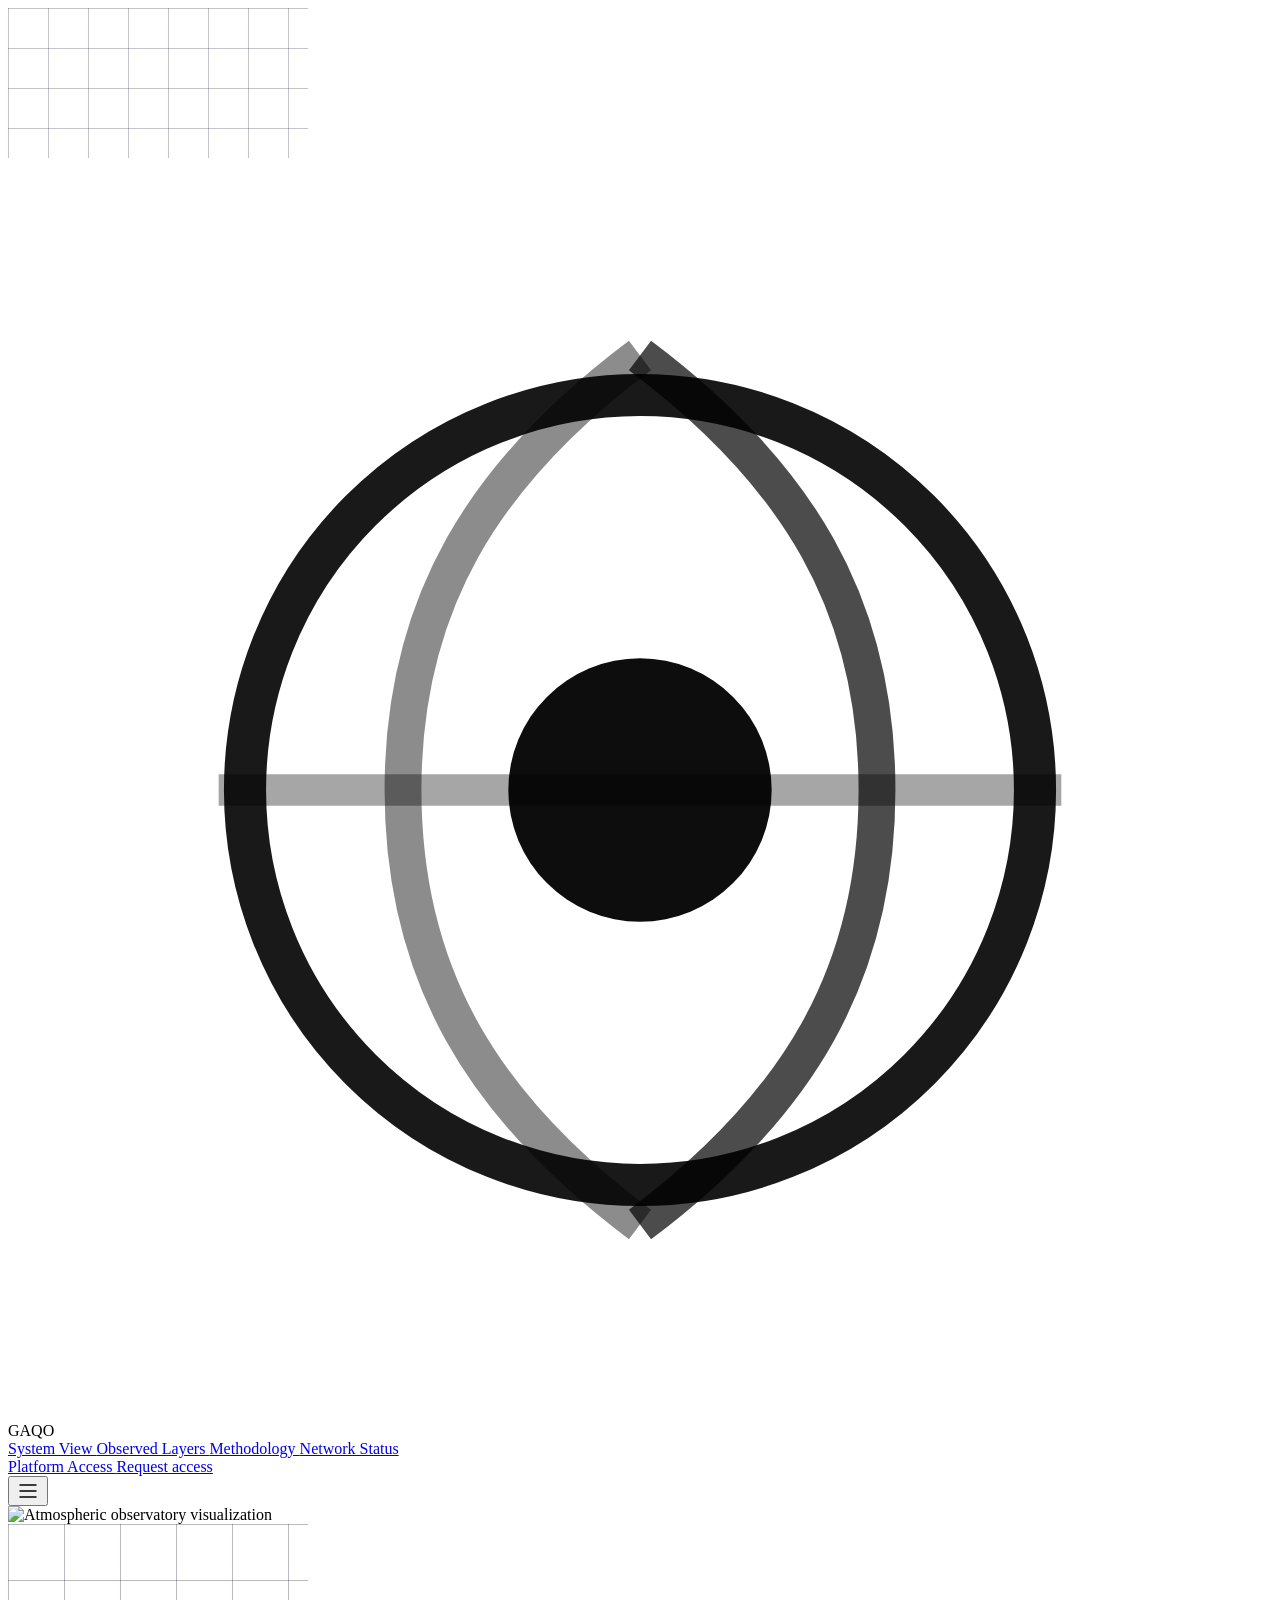
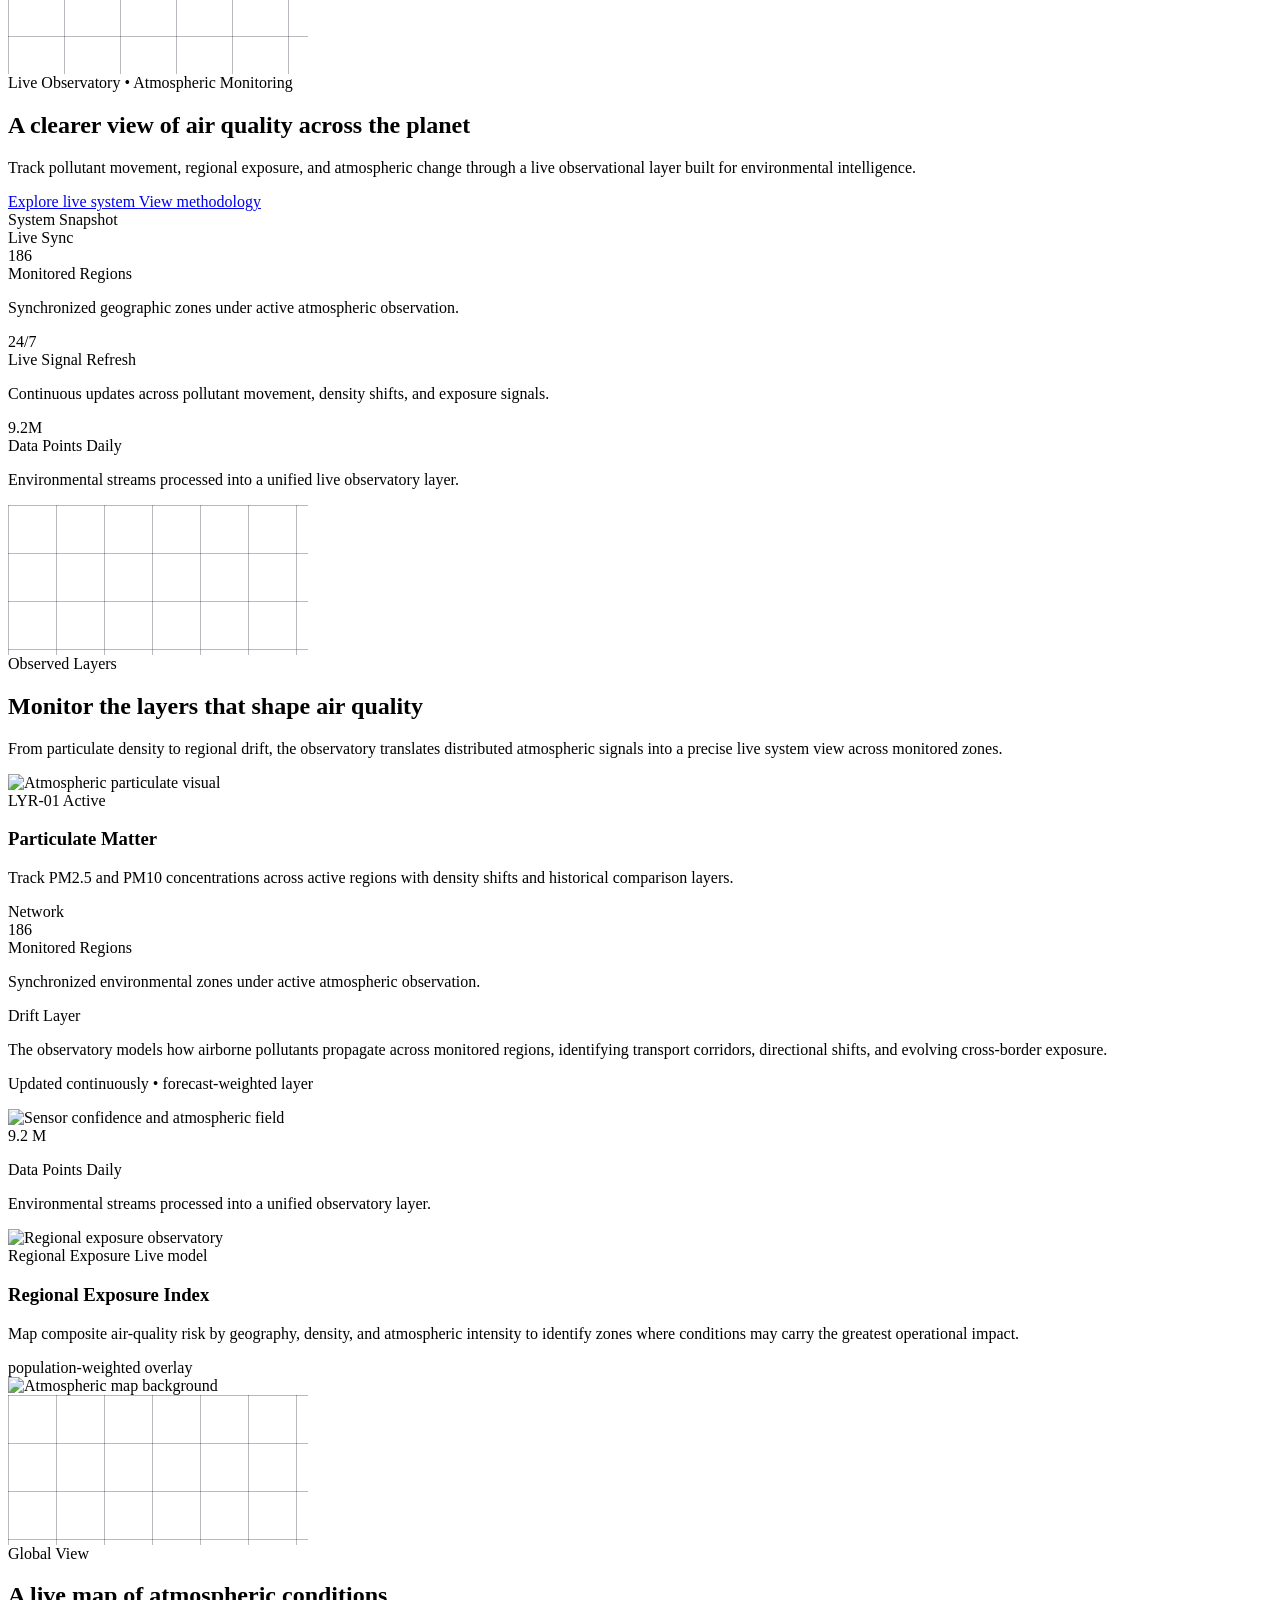
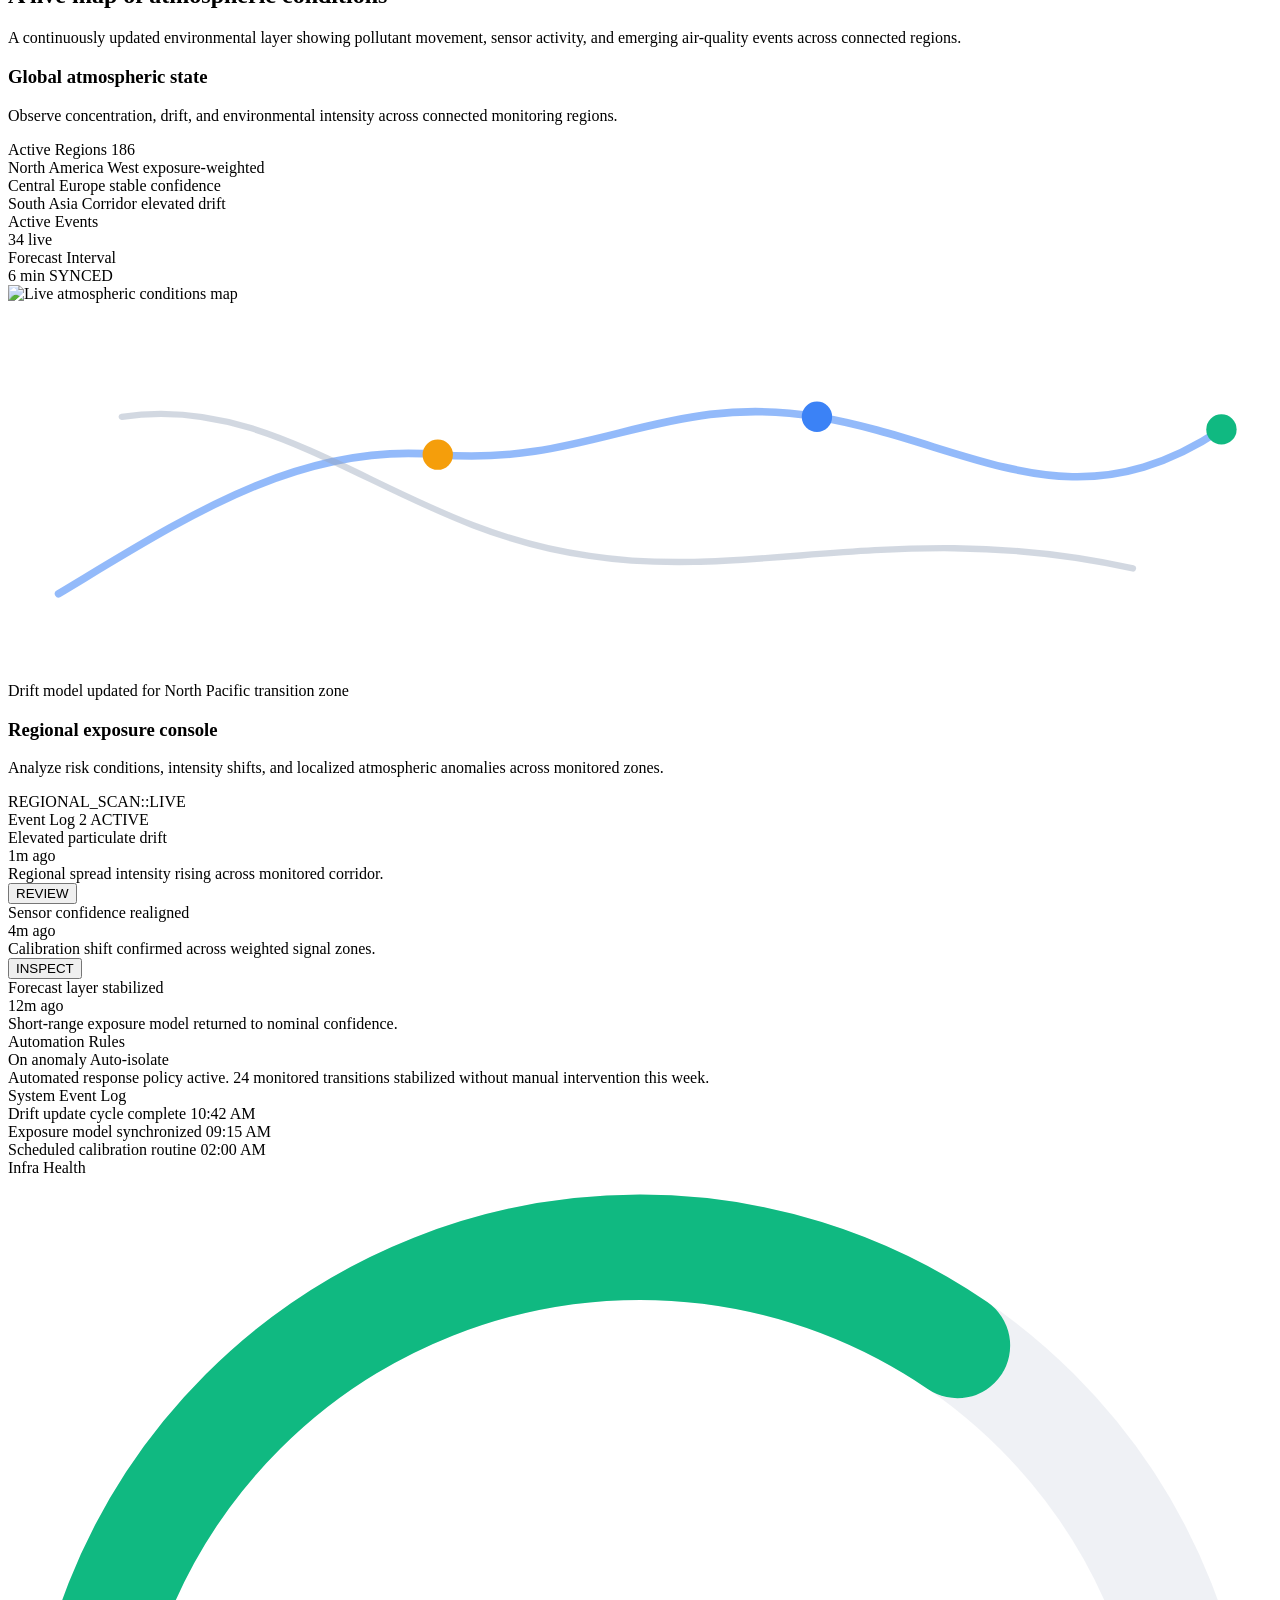
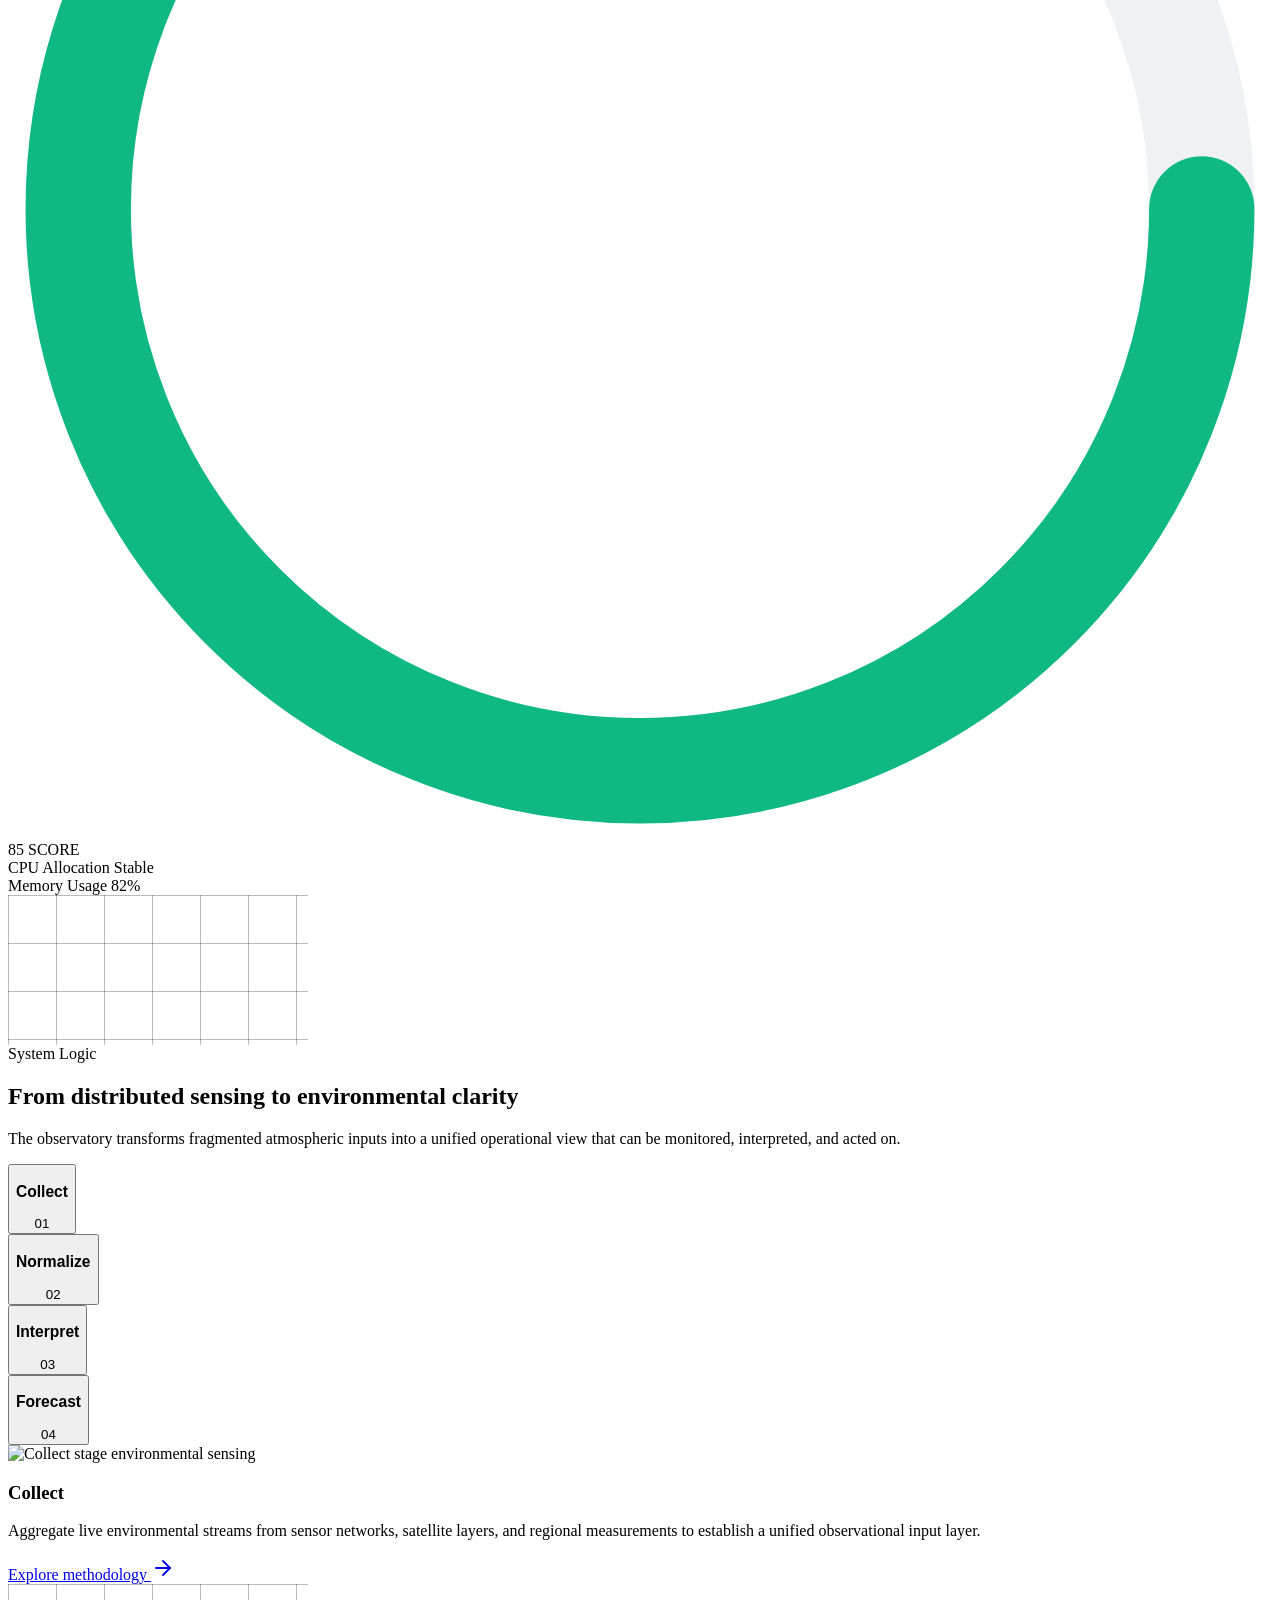
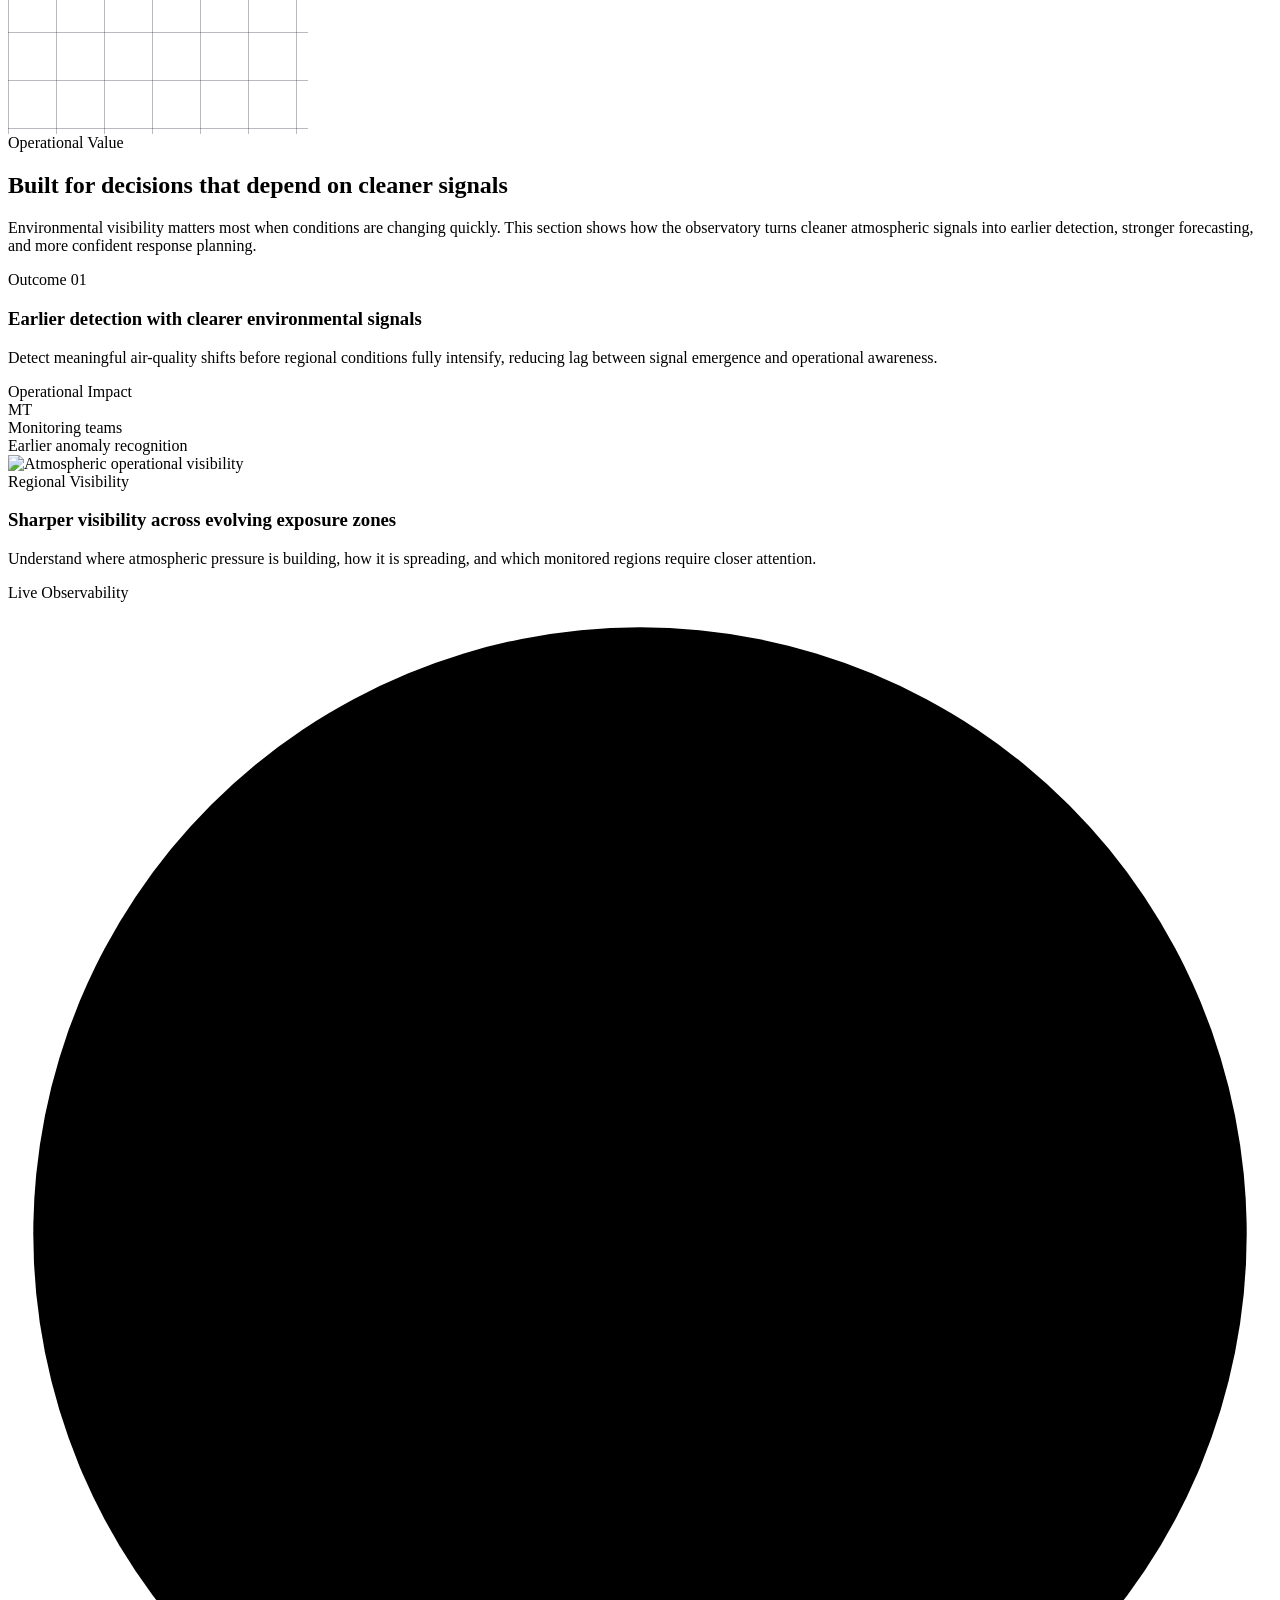
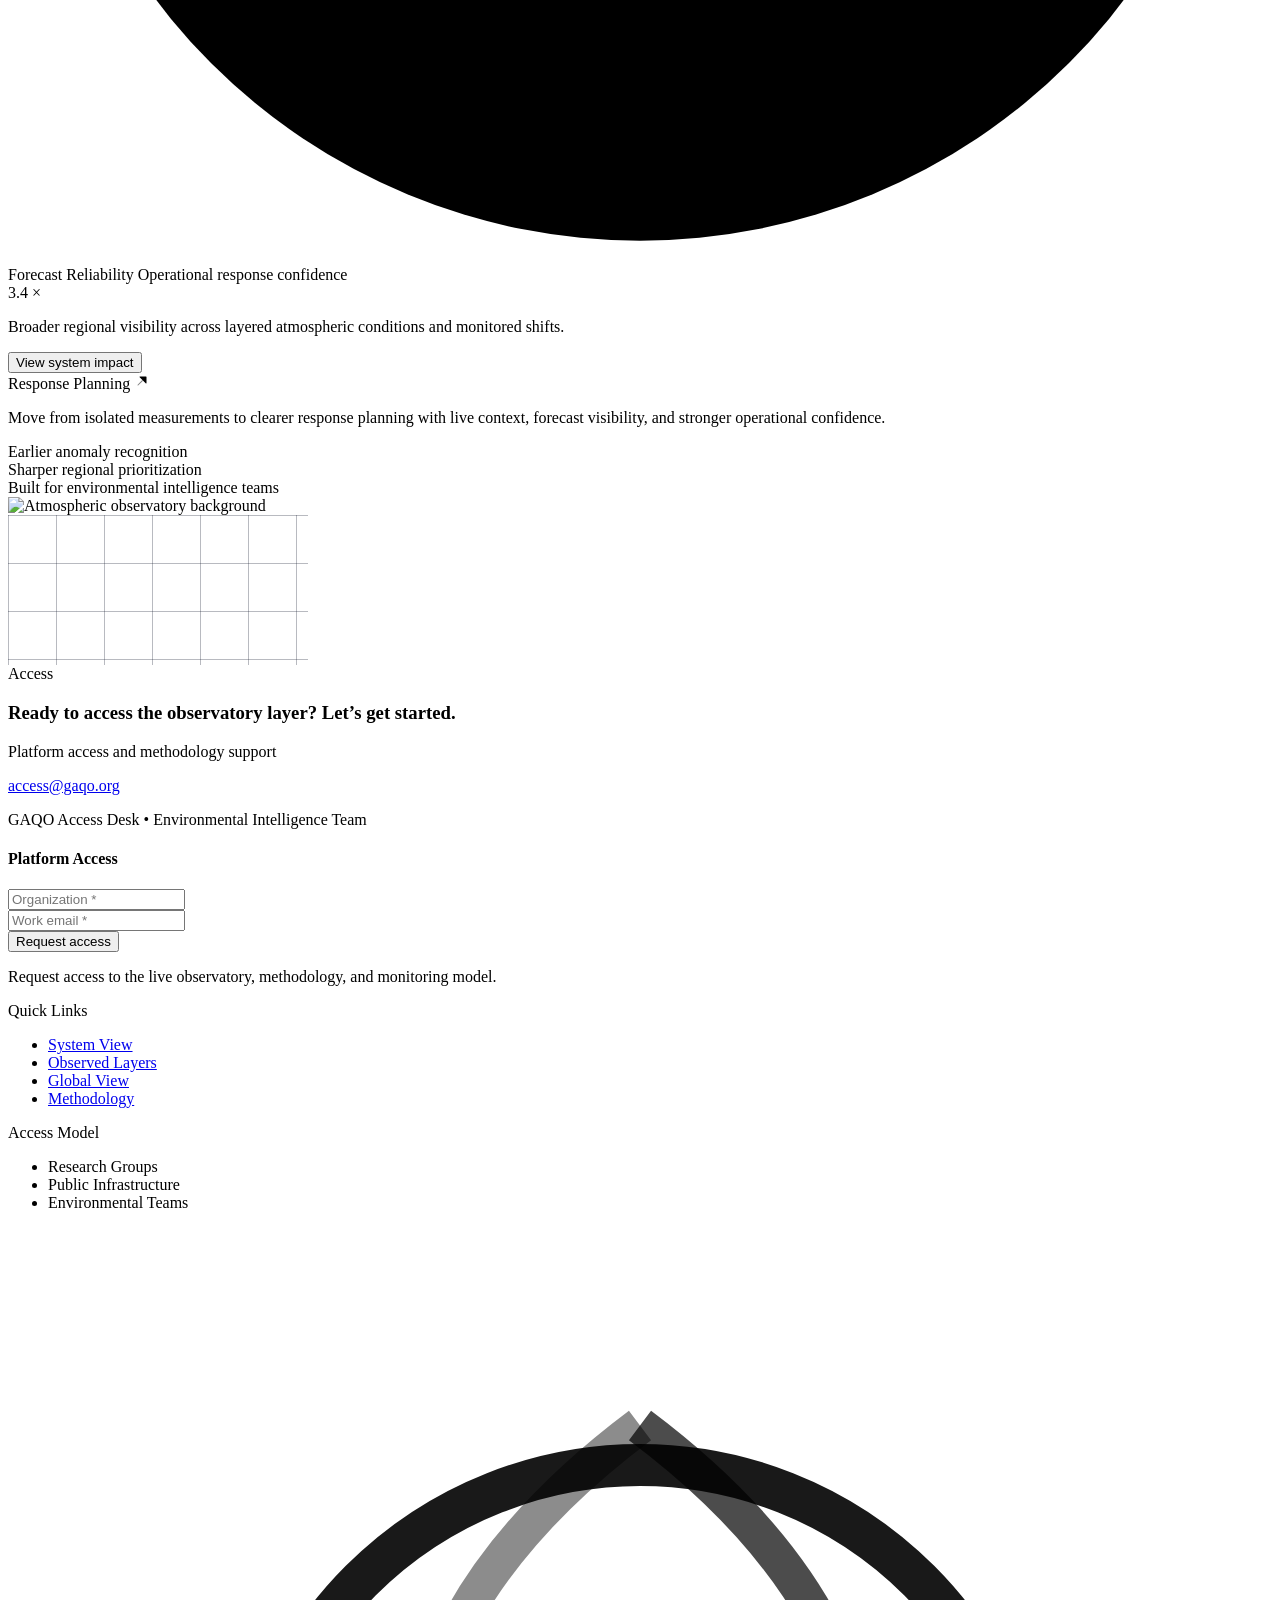
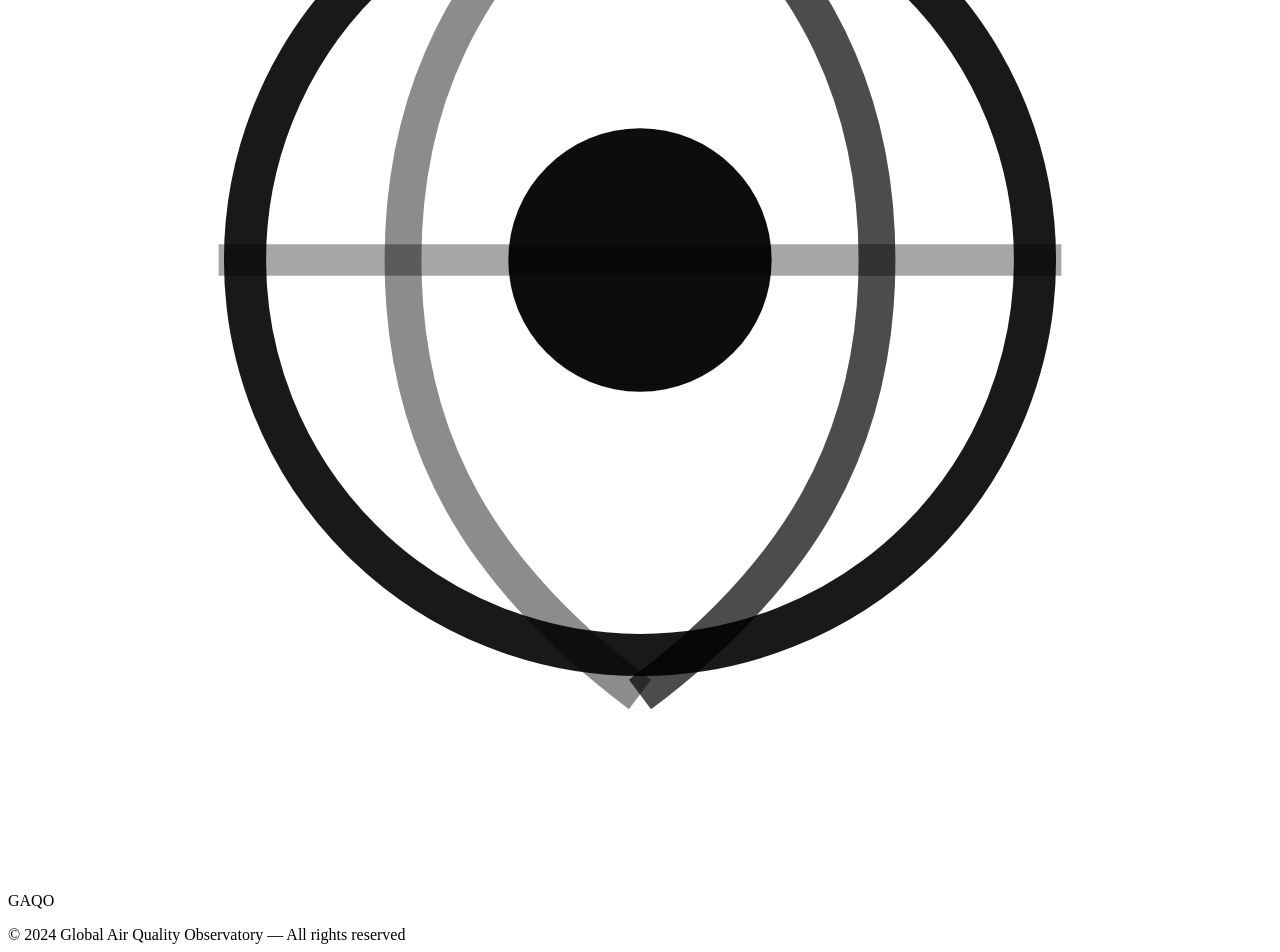
==== commit 42f39808: "Convert all relative links to absolute links" ====
--- a/_archive/Cor- gaqo.aura.build/index.html
+++ b/_archive/Cor- gaqo.aura.build/index.html
@@ -444,8 +444,8 @@
 document.querySelectorAll('.anim-trigger').forEach(el => observer.observe(el));
 });
 </script>
-<script src="assets/resource_3fa48481346f.es"></script><!-- aura-ga4-start -->
-<script async="" src="assets/js_19c0e2c2c8a8.js"></script>
+<script src="/projetoplantar/assets/resource_3fa48481346f.es"></script><!-- aura-ga4-start -->
+<script async="" src="/projetoplantar/assets/js_19c0e2c2c8a8.js"></script>
 <script>
 window.dataLayer = window.dataLayer || [];
 function gtag(){dataLayer.push(arguments);}
@@ -608,7 +608,7 @@
 <!-- Full Hero Image -->
 <div class="absolute inset-0 z-0">
 <!-- Replace this src with your final image -->
-<img alt="Atmospheric observatory visualization" class="w-full h-full object-cover" src="assets/c0e5cd86-3d23-4068-befd-b05819_6beff4d0db7a.jpg"/>
+<img alt="Atmospheric observatory visualization" class="w-full h-full object-cover" src="/projetoplantar/assets/c0e5cd86-3d23-4068-befd-b05819_6beff4d0db7a.jpg"/>
 <!-- Image overlays for DNA / readability -->
 <div class="absolute inset-0 bg-[linear-gradient(90deg,rgba(235,243,251,0.28)_0%,rgba(235,243,251,0.44)_12%,rgba(235,243,251,0.62)_28%,rgba(235,243,251,0.46)_42%,rgba(235,243,251,0.18)_64%,rgba(235,243,251,0.03)_100%)]"></div>
 <div class="absolute inset-0 bg-[linear-gradient(180deg,rgba(219,234,254,0.04)_0%,rgba(239,246,255,0.07)_20%,rgba(241,245,249,0.15)_50%,rgba(241,245,249,0.19)_100%)]"></div>
@@ -792,7 +792,7 @@
 <div class="absolute inset-0 bg-[radial-gradient(circle_at_35%_30%,rgba(147,197,253,0.22),transparent_28%),radial-gradient(circle_at_70%_65%,rgba(59,130,246,0.14),transparent_32%)]"></div>
 <div class="absolute inset-0 bg-[linear-gradient(135deg,rgba(255,255,255,0.42),transparent_48%)]"></div>
 </div>
-<img alt="Atmospheric particulate visual" class="absolute inset-0 w-full h-full object-cover opacity-[0.48] mix-blend-multiply transition-transform duration-700 group-hover:scale-105" src="assets/aad8a2f0-bbfc-49f3-82c6-8c685a_7c95b1dff8ef.jpg"/>
+<img alt="Atmospheric particulate visual" class="absolute inset-0 w-full h-full object-cover opacity-[0.48] mix-blend-multiply transition-transform duration-700 group-hover:scale-105" src="/projetoplantar/assets/aad8a2f0-bbfc-49f3-82c6-8c685a_7c95b1dff8ef.jpg"/>
 <div class="relative z-10 p-7 lg:p-8 h-full flex flex-col justify-between">
 <div class="flex items-center justify-between gap-3">
 <span class="font-mono text-[11px] uppercase tracking-[0.18em] text-slate-500">
@@ -866,7 +866,7 @@
 <div class="group relative min-h-[280px] rounded-[28px] overflow-hidden bg-white/38 backdrop-blur-xl border border-white/55 shadow-[0_20px_50px_rgba(148,163,184,0.12),0_6px_18px_rgba(15,23,42,0.04)] anim-fade-up">
 <div class="absolute inset-0 opacity-[0.08]" style="background-image: radial-gradient(circle at 1px 1px, rgba(59,130,246,0.78) 1px, transparent 0); background-size: 16px 16px;"></div>
 <div class="absolute inset-0 bg-[radial-gradient(circle_at_50%_35%,rgba(147,197,253,0.18),transparent_32%)]"></div>
-<img alt="Sensor confidence and atmospheric field" class="absolute inset-0 w-full h-full object-cover opacity-[0.62] mix-blend-multiply transition-transform duration-700 group-hover:scale-105" src="assets/d03f9abc-52b6-4771-a2cf-2dbf4d_25f2e7f2cc41.jpg"/>
+<img alt="Sensor confidence and atmospheric field" class="absolute inset-0 w-full h-full object-cover opacity-[0.62] mix-blend-multiply transition-transform duration-700 group-hover:scale-105" src="/projetoplantar/assets/d03f9abc-52b6-4771-a2cf-2dbf4d_25f2e7f2cc41.jpg"/>
 <div class="relative z-10 p-7 lg:p-8 h-full flex flex-col items-center justify-center text-center">
 <div class="font-display text-[3.4rem] lg:text-[4rem] leading-none tracking-[-0.05em] text-slate-950 mb-2">
                   9.2
@@ -885,7 +885,7 @@
 <!-- Column 3 -->
 <div class="flex flex-col min-h-full">
 <div class="group relative flex-1 min-h-[540px] rounded-[28px] overflow-hidden bg-slate-950 shadow-[0_24px_70px_rgba(15,23,42,0.18)] border border-white/20 anim-fade-up">
-<img alt="Regional exposure observatory" class="absolute inset-0 w-full h-full object-cover opacity-[0.62] transition-transform duration-1000 group-hover:scale-105" src="assets/eea0a2e4-0eca-4ec4-9bf7-df6b7f_9495043260e4.jpg"/>
+<img alt="Regional exposure observatory" class="absolute inset-0 w-full h-full object-cover opacity-[0.62] transition-transform duration-1000 group-hover:scale-105" src="/projetoplantar/assets/eea0a2e4-0eca-4ec4-9bf7-df6b7f_9495043260e4.jpg"/>
 <div class="absolute inset-0 bg-[linear-gradient(180deg,rgba(248,250,252,0.04)_0%,rgba(15,23,42,0.18)_24%,rgba(15,23,42,0.72)_72%,rgba(15,23,42,0.88)_100%)]"></div>
 <div class="absolute inset-0 bg-[radial-gradient(circle_at_70%_20%,rgba(96,165,250,0.28),transparent_20%)]"></div>
 <div class="relative z-10 p-7 lg:p-8 h-full flex flex-col justify-between text-white">
@@ -920,7 +920,7 @@
 <section class="relative py-24 lg:py-28 px-6 md:px-8 lg:px-12 border-t border-slate-200/50 overflow-hidden bg-[#EAF2F8]" id="network-status">
 <!-- Section break background image -->
 <div class="absolute inset-0 z-0">
-<img alt="Atmospheric map background" class="w-full h-full object-cover opacity-[0.76]" src="assets/9af4888e-3851-40e5-9934-0e5a98_5d02fd5db8e6.jpg"/>
+<img alt="Atmospheric map background" class="w-full h-full object-cover opacity-[0.76]" src="/projetoplantar/assets/9af4888e-3851-40e5-9934-0e5a98_5d02fd5db8e6.jpg"/>
 <div class="absolute inset-0 bg-[linear-gradient(180deg,rgba(248,250,252,0.22)_0%,rgba(234,242,248,0.38)_22%,rgba(234,242,248,0.56)_100%)]"></div>
 <div class="absolute inset-0 bg-[radial-gradient(circle_at_20%_20%,rgba(147,197,253,0.10),transparent_26%),radial-gradient(circle_at_78%_32%,rgba(59,130,246,0.07),transparent_26%)]"></div>
 </div>
@@ -1081,7 +1081,7 @@
 </div>
 <!-- Environmental map image -->
 <div class="p-4 flex-1 flex flex-col justify-end relative overflow-hidden min-h-[180px]">
-<img alt="Live atmospheric conditions map" class="absolute inset-0 w-full h-full object-cover opacity-[0.26]" src="assets/47012244-8175-4168-9400-e6041f_6ab325dd30b3.webp"/>
+<img alt="Live atmospheric conditions map" class="absolute inset-0 w-full h-full object-cover opacity-[0.26]" src="/projetoplantar/assets/47012244-8175-4168-9400-e6041f_6ab325dd30b3.webp"/>
 <div class="absolute inset-0 bg-[linear-gradient(180deg,rgba(255,255,255,0.20),rgba(234,242,248,0.10)_26%,rgba(255,255,255,0.04)_100%)]"></div>
 <div class="absolute inset-0 bg-[radial-gradient(circle_at_62%_32%,rgba(96,165,250,0.22),transparent_18%),radial-gradient(circle_at_42%_68%,rgba(147,197,253,0.18),transparent_22%)]"></div>
 <!-- Grid lines -->
@@ -1464,7 +1464,7 @@
 <div class="w-full aspect-[16/10] overflow-hidden rounded-[24px] relative group bg-white/30 backdrop-blur-2xl border border-white/60 shadow-[0_28px_80px_rgba(148,163,184,0.14),0_8px_24px_rgba(15,23,42,0.05)] anim-fade-up" style="transition-delay: 0.2s;">
 <div class="absolute inset-0 bg-[linear-gradient(135deg,rgba(255,255,255,0.42),transparent_52%)] z-10 pointer-events-none"></div>
 <div class="absolute inset-0 bg-[radial-gradient(circle_at_72%_28%,rgba(96,165,250,0.22),transparent_22%),radial-gradient(circle_at_28%_72%,rgba(147,197,253,0.18),transparent_24%)] z-10 pointer-events-none"></div>
-<img alt="Collect stage environmental sensing" class="w-full h-full object-cover transition-all duration-700 ease-[cubic-bezier(0.22,1,0.36,1)] logic-step-image" data-step-image="" src="assets/e3160dde-0640-4209-ba49-2fdd18_9e3ac92e3bd5.jpg"/>
+<img alt="Collect stage environmental sensing" class="w-full h-full object-cover transition-all duration-700 ease-[cubic-bezier(0.22,1,0.36,1)] logic-step-image" data-step-image="" src="/projetoplantar/assets/e3160dde-0640-4209-ba49-2fdd18_9e3ac92e3bd5.jpg"/>
 <div class="absolute inset-0 bg-gradient-to-tr from-[#EEF4FA]/82 via-[#EEF4FA]/12 to-transparent z-10"></div>
 </div>
 <!-- Detail Content -->
@@ -1664,7 +1664,7 @@
 </div>
 <!-- Card 2: Atmospheric image -->
 <div class="relative rounded-[24px] overflow-hidden h-[520px] group bg-slate-950 shadow-[0_20px_60px_rgba(15,23,42,0.14)] border border-white/30 anim-fade-up" style="transition-delay: 0.2s;">
-<img alt="Atmospheric operational visibility" class="transition-transform duration-1000 group-hover:scale-110 group-hover:opacity-100 opacity-88 w-full h-full object-cover absolute inset-0" src="assets/163e54e9-84b2-4fa6-a55b-81d745_ae8b8f5391f5.webp"/>
+<img alt="Atmospheric operational visibility" class="transition-transform duration-1000 group-hover:scale-110 group-hover:opacity-100 opacity-88 w-full h-full object-cover absolute inset-0" src="/projetoplantar/assets/163e54e9-84b2-4fa6-a55b-81d745_ae8b8f5391f5.webp"/>
 <div class="absolute inset-0 bg-gradient-to-b from-white/5 via-transparent to-slate-950/72"></div>
 <div class="absolute inset-0 bg-[radial-gradient(circle_at_70%_26%,rgba(96,165,250,0.30),transparent_18%)]"></div>
 <div class="absolute inset-0 flex flex-col z-10 text-white p-8 justify-between">
@@ -1770,7 +1770,7 @@
 <section class="relative py-28 lg:py-36 px-6 md:px-8 lg:px-12 border-t border-slate-200/50 overflow-hidden bg-[#EAF2F8]" id="request-access">
 <!-- Full-width background image -->
 <div class="absolute inset-0 z-0">
-<img alt="Atmospheric observatory background" class="w-full h-full object-cover opacity-[0.72]" src="assets/dd510eec-46d6-486e-863c-dcf153_fb031244b2f2.jpg"/>
+<img alt="Atmospheric observatory background" class="w-full h-full object-cover opacity-[0.72]" src="/projetoplantar/assets/dd510eec-46d6-486e-863c-dcf153_fb031244b2f2.jpg"/>
 <div class="absolute inset-0 bg-[linear-gradient(180deg,rgba(248,250,252,0.18)_0%,rgba(234,242,248,0.34)_24%,rgba(234,242,248,0.82)_100%)]"></div>
 <div class="absolute inset-0 bg-[radial-gradient(circle_at_18%_22%,rgba(147,197,253,0.10),transparent_24%),radial-gradient(circle_at_76%_34%,rgba(59,130,246,0.08),transparent_24%)]"></div>
 </div>
